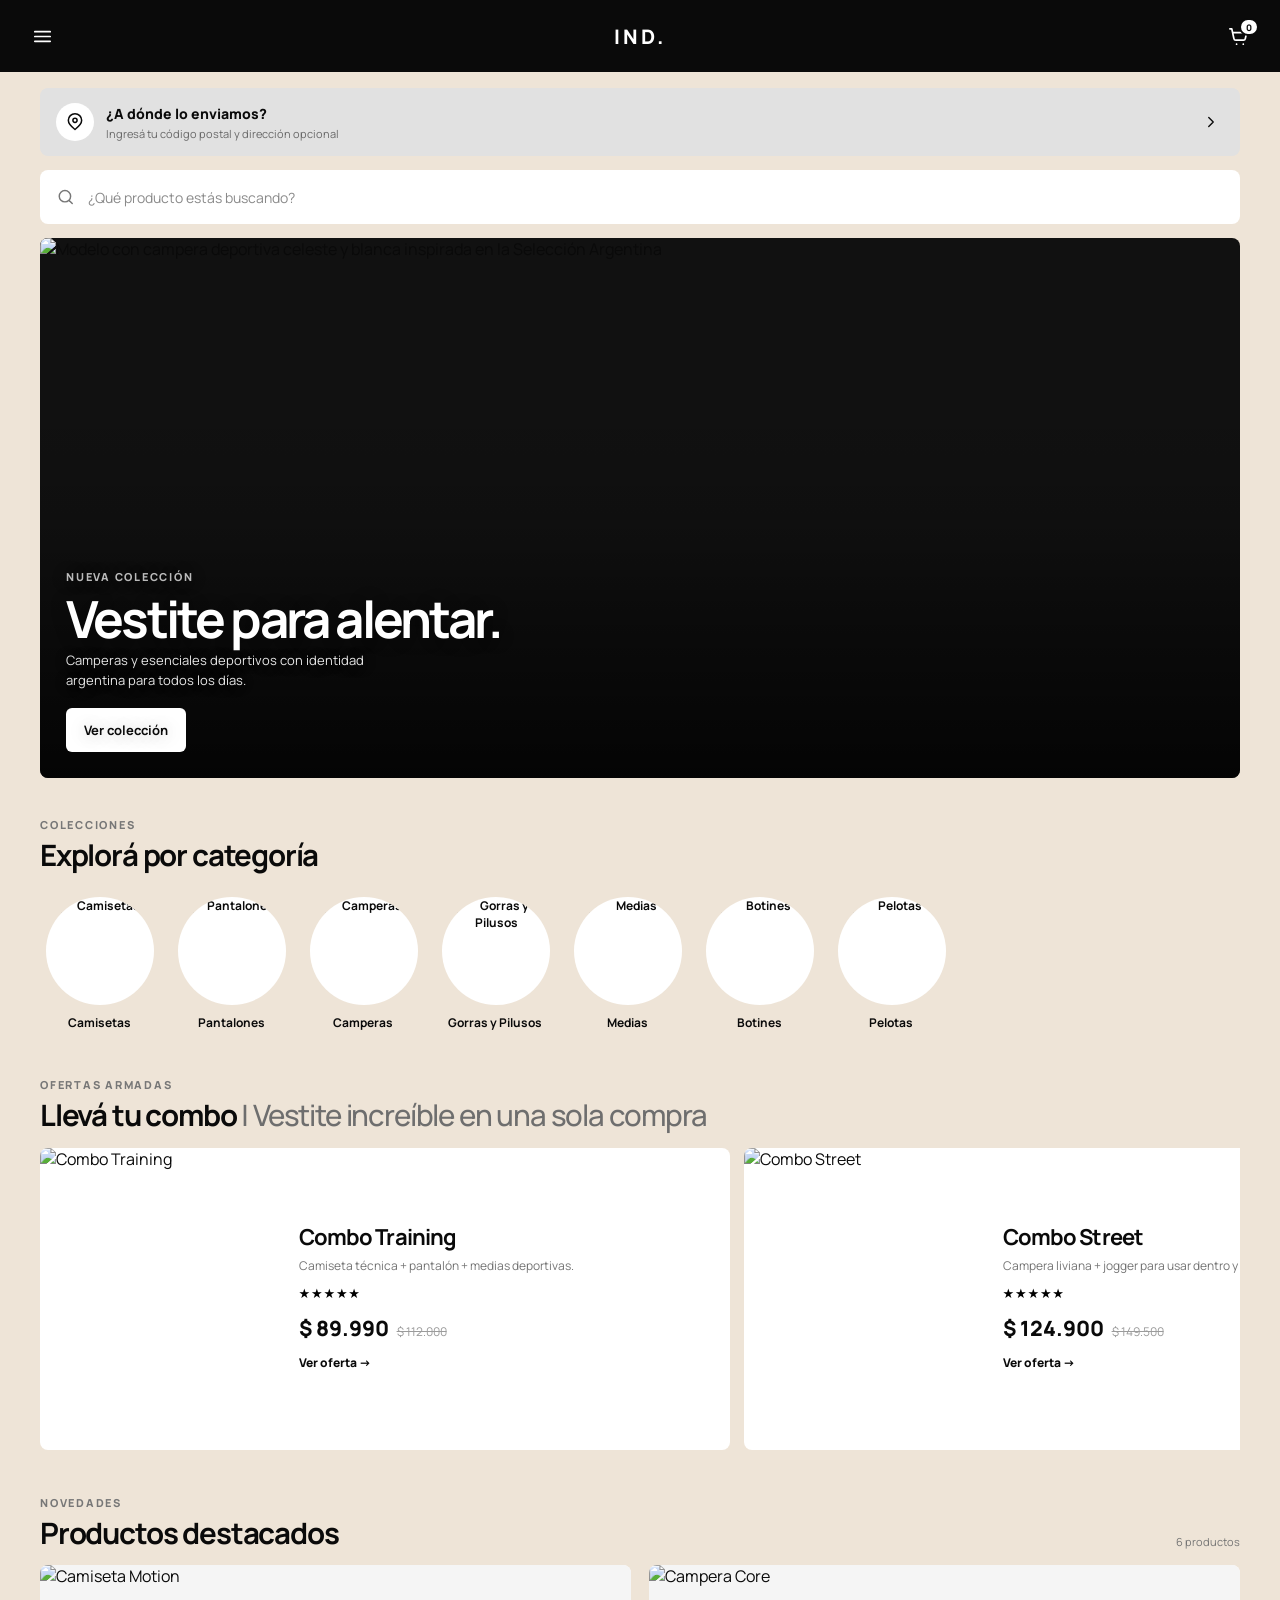
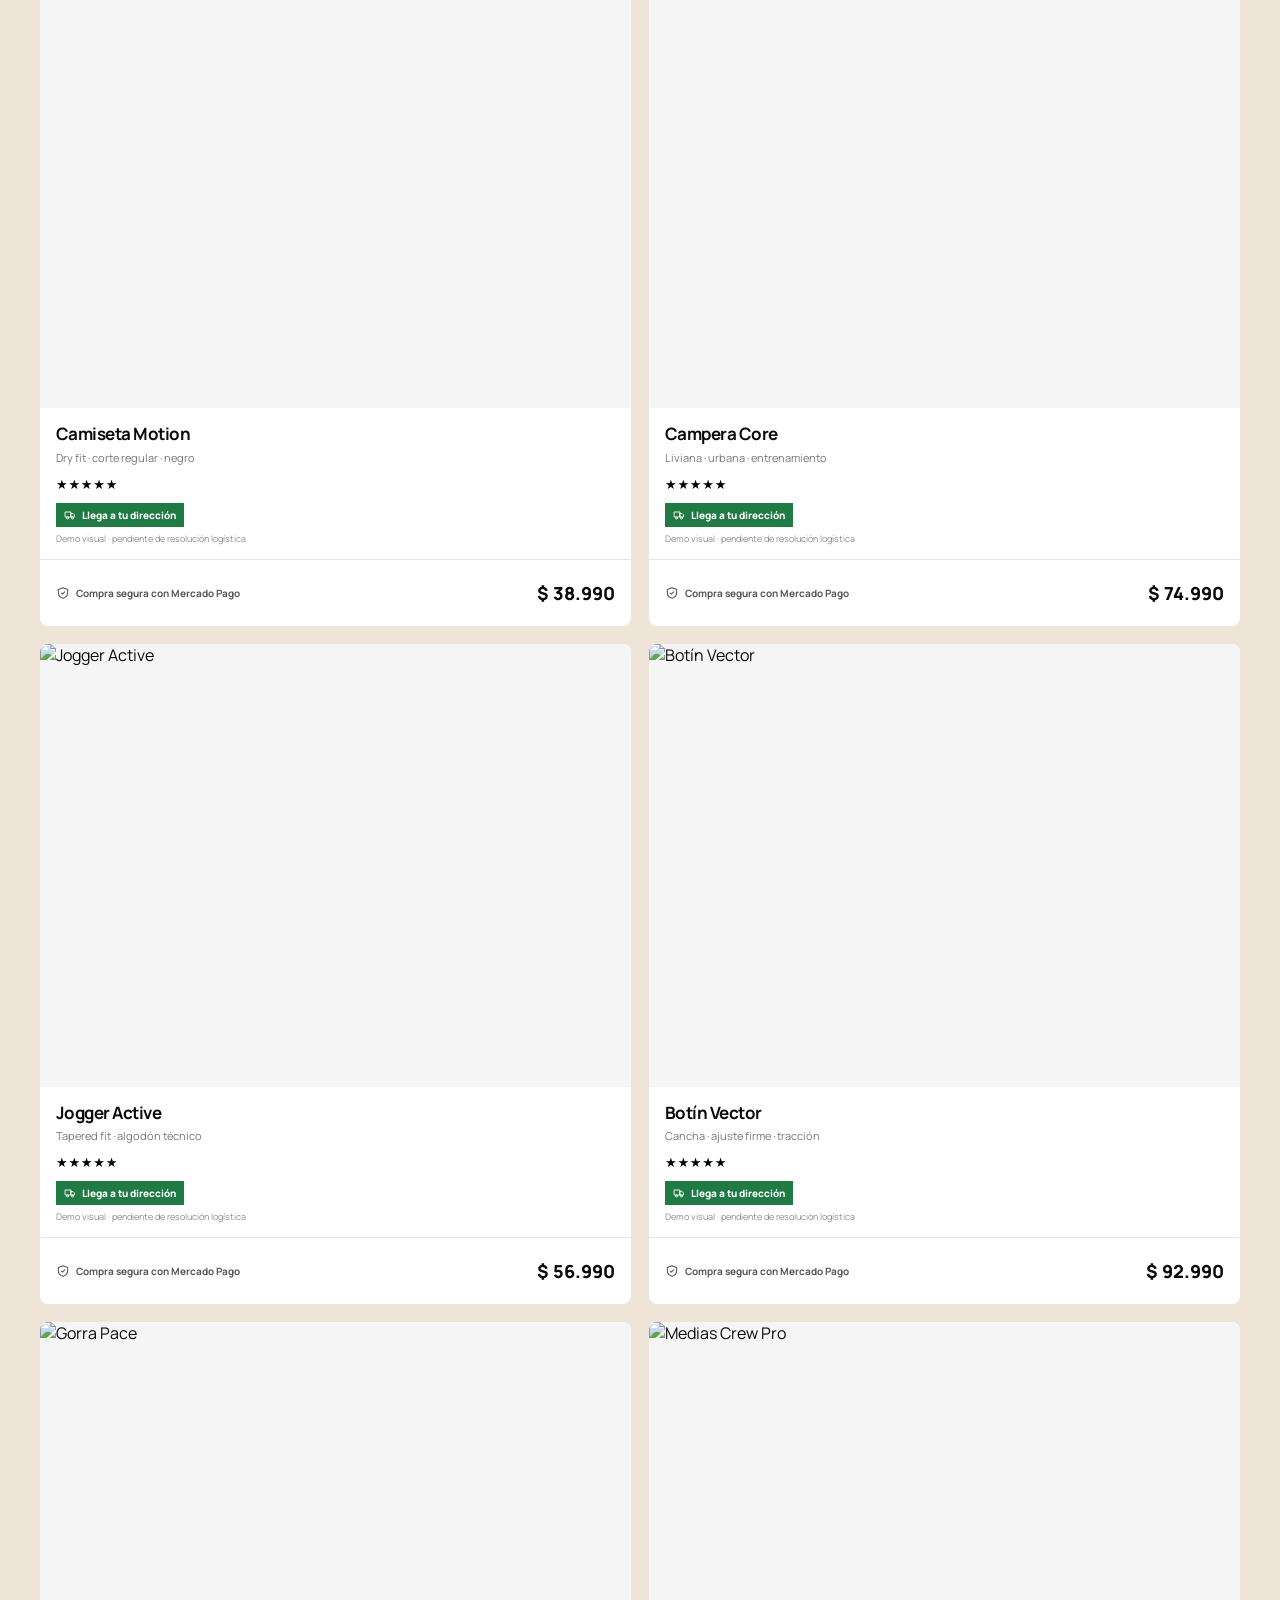
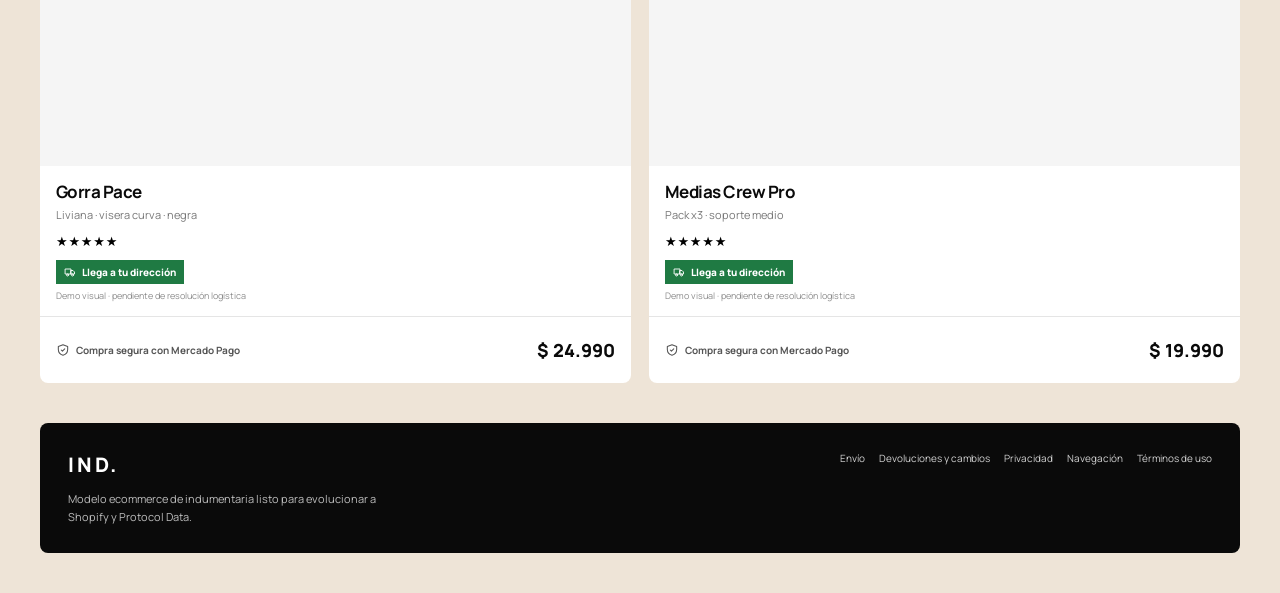
==== index.html @ ff0747f1 "chore: import exact Indumentary site sources, contracts, and assets (1 oversized PNG pending) Copied" ====
<!doctype html>
<html lang="es">
<head>
  <meta charset="utf-8" />
  <meta name="viewport" content="width=device-width, initial-scale=1" />
  <meta name="theme-color" content="#0a0a0a" />
  <title>Indumentary — Indumentaria deportiva</title>
  <meta name="description" content="Modelo ecommerce de indumentaria deportiva preparado para Shopify y Protocol Data." />
  <link rel="preconnect" href="https://fonts.googleapis.com" />
  <link rel="preconnect" href="https://fonts.gstatic.com" crossorigin />
  <link href="https://fonts.googleapis.com/css2?family=Manrope:wght@400;500;600;700;800&display=swap" rel="stylesheet" />
  <link rel="stylesheet" href="./css/base.css" />
  <link rel="stylesheet" href="./css/home.css" />
</head>
<body>
  <div class="site-shell">
    <header class="site-header">
      <button class="icon-button icon-button--inverse" id="menuToggle" type="button" aria-label="Abrir menú" aria-controls="siteMenu" aria-expanded="false">
        <svg viewBox="0 0 24 24" aria-hidden="true"><path d="M4 7h16M4 12h16M4 17h16" /></svg>
      </button>

      <a class="utility-logo" href="#top" aria-label="Ir al inicio">IND.</a>

      <button class="cart-button" id="cartButton" type="button" aria-label="Abrir carrito">
        <svg viewBox="0 0 24 24" aria-hidden="true"><path d="M3 4h2l2.2 10.2a2 2 0 0 0 2 1.6h7.9a2 2 0 0 0 2-1.6L20.5 8H6.1M10 20h.01M17 20h.01" /></svg>
        <span class="cart-count" id="cartCount">0</span>
      </button>
    </header>

    <div class="page-content" id="top">
      <button class="location-strip" id="locationTrigger" type="button" aria-haspopup="dialog">
        <span class="location-strip__icon" aria-hidden="true">
          <svg viewBox="0 0 24 24"><path d="M20 10c0 5-8 11-8 11S4 15 4 10a8 8 0 1 1 16 0Z" /><circle cx="12" cy="10" r="2.5" /></svg>
        </span>
        <span class="location-strip__copy">
          <strong id="locationPrimary">¿A dónde lo enviamos?</strong>
          <small id="locationSecondary">Ingresá tu código postal y dirección opcional</small>
        </span>
        <svg class="location-strip__chevron" viewBox="0 0 24 24" aria-hidden="true"><path d="m9 18 6-6-6-6" /></svg>
      </button>

      <main>
        <section class="search-block" aria-label="Buscar productos">
          <label class="sr-only" for="productSearch">Buscar productos</label>
          <div class="search-field">
            <svg viewBox="0 0 24 24" aria-hidden="true"><circle cx="11" cy="11" r="7" /><path d="m20 20-3.5-3.5" /></svg>
            <input id="productSearch" type="search" placeholder="¿Qué producto estás buscando?" autocomplete="off" />
          </div>
        </section>

        <section class="hero" aria-labelledby="heroTitle">
          <img src="https://assets.adidas.com/images/h_2000%2Cf_auto%2Cq_auto%2Cfl_lossy%2Cc_fill%2Cg_auto/5ef7c9c5bf244248a8b3ae483dedd1f3_9366/Casaca_deportiva_local_seleccion_argentina_2006_Blanco_JM1091_HM1.jpg" alt="Modelo con campera deportiva celeste y blanca inspirada en la Selección Argentina" />
          <div class="hero__panel">
            <span class="eyebrow">NUEVA COLECCIÓN</span>
            <h1 id="heroTitle">Vestite para alentar.</h1>
            <p>Camperas y esenciales deportivos con identidad argentina para todos los días.</p>
            <a class="button button--light" href="#productos">Ver colección</a>
          </div>
        </section>

        <section class="section section--categories" aria-labelledby="categoryTitle">
          <div class="section-heading">
            <div>
              <span class="eyebrow eyebrow--dark">COLECCIONES</span>
              <h2 id="categoryTitle">Explorá por categoría</h2>
            </div>
          </div>
          <div class="category-scroller" id="categoryList" aria-label="Categorías"></div>
        </section>

        <section class="section section--combos" aria-labelledby="comboTitle">
          <div class="section-heading">
            <div>
              <span class="eyebrow eyebrow--dark">OFERTAS ARMADAS</span>
              <h2 id="comboTitle">Llevá tu combo <span>| Vestite increíble en una sola compra</span></h2>
            </div>
          </div>
          <div class="combo-scroller" id="comboList" aria-label="Combos"></div>
        </section>

        <section class="section section--products" id="productos" aria-labelledby="productTitle">
          <div class="section-heading section-heading--products">
            <div>
              <span class="eyebrow eyebrow--dark">NOVEDADES</span>
              <h2 id="productTitle">Productos destacados</h2>
            </div>
            <span class="result-count" id="resultCount" aria-live="polite"></span>
          </div>
          <div class="product-grid" id="productGrid"></div>
          <div class="empty-state" id="emptyState" hidden>
            <strong>No encontramos productos.</strong>
            <span>Probá con otra búsqueda.</span>
          </div>
        </section>
      </main>

      <footer class="site-footer">
        <div class="site-footer__brand">
          <span class="utility-logo utility-logo--footer">IND.</span>
          <p>Modelo ecommerce de indumentaria listo para evolucionar a Shopify y Protocol Data.</p>
        </div>
        <nav class="site-footer__links" aria-label="Políticas">
          <button type="button" data-reserved="Política de envío">Envío</button>
          <button type="button" data-reserved="Devoluciones y cambios">Devoluciones y cambios</button>
          <button type="button" data-reserved="Privacidad y datos">Privacidad</button>
          <button type="button" data-reserved="Navegación y medición">Navegación</button>
          <button type="button" data-reserved="Términos de uso">Términos de uso</button>
        </nav>
      </footer>
    </div>
  </div>

  <div class="overlay" id="menuOverlay" hidden></div>
  <aside class="side-menu" id="siteMenu" aria-label="Menú principal" aria-hidden="true">
    <div class="side-menu__header">
      <span class="utility-logo utility-logo--dark">IND.</span>
      <button class="icon-button" id="menuClose" type="button" aria-label="Cerrar menú">
        <svg viewBox="0 0 24 24" aria-hidden="true"><path d="m6 6 12 12M18 6 6 18" /></svg>
      </button>
    </div>

    <nav class="menu-nav">
      <a class="menu-link" href="#top" data-close-menu>
        <span class="menu-icon"><svg viewBox="0 0 24 24"><path d="M3 11.5 12 4l9 7.5V21h-6v-6H9v6H3Z" /></svg></span>
        <span>INICIO</span>
      </a>

      <details class="menu-group">
        <summary class="menu-link">
          <span class="menu-icon"><svg viewBox="0 0 24 24"><path d="m4 8 8-4 8 4-8 4-8-4Z" /><path d="m4 12 8 4 8-4M4 16l8 4 8-4" /></svg></span>
          <span>COLECCIONES</span>
          <svg class="menu-chevron" viewBox="0 0 24 24"><path d="m9 6 6 6-6 6" /></svg>
        </summary>
        <div class="menu-subnav">
          <a href="#productos" data-category-link="Camisetas" data-close-menu>CAMISETAS</a>
          <a href="#productos" data-category-link="Camperas" data-close-menu>CAMPERAS</a>
          <a href="#productos" data-category-link="Pantalones" data-close-menu>PANTALONES</a>
          <a href="#productos" data-category-link="Medias" data-close-menu>MEDIAS</a>
          <a href="#productos" data-category-link="Botines" data-close-menu>BOTINES</a>
          <a href="#productos" data-category-link="Gorras y Pilusos" data-close-menu>GORRAS Y PILUSOS</a>
        </div>
      </details>

      <button class="menu-link" type="button" data-reserved="Cupones">
        <span class="menu-icon"><svg viewBox="0 0 24 24"><path d="M4 7a2 2 0 0 1 2-2h12a2 2 0 0 1 2 2v3a2.5 2.5 0 0 0 0 4v3a2 2 0 0 1-2 2H6a2 2 0 0 1-2-2v-3a2.5 2.5 0 0 0 0-4Z" /><path d="M12 7v10" /></svg></span>
        <span>CUPONES</span>
      </button>

      <a class="menu-link" href="#productos" data-close-menu>
        <span class="menu-icon"><svg viewBox="0 0 24 24"><path d="m12 3 2.3 4.7L19.5 9l-3.8 3.7.9 5.3-4.6-2.5L7.4 18l.9-5.3L4.5 9l5.2-1.3Z" /></svg></span>
        <span>NOVEDADES</span>
      </a>

      <div class="menu-divider"></div>

      <a class="menu-link" href="./tracking.html" data-close-menu>
        <span class="menu-icon"><svg viewBox="0 0 24 24"><path d="M3 6h11v10H3Z" /><path d="M14 9h4l3 3v4h-7ZM7 19a2 2 0 1 0 0-4 2 2 0 0 0 0 4ZM17 19a2 2 0 1 0 0-4 2 2 0 0 0 0 4Z" /></svg></span>
        <span>SABER DE MI ENVÍO</span>
      </a>

      <a class="menu-link" href="./soporte.html" data-close-menu>
        <span class="menu-icon"><svg viewBox="0 0 24 24"><path d="M4 5h16v11H8l-4 4Z" /></svg></span>
        <span>SOPORTE</span>
      </a>

      <div class="menu-divider"></div>

      <details class="menu-group">
        <summary class="menu-link">
          <span class="menu-icon"><svg viewBox="0 0 24 24"><path d="M6 3h9l3 3v15H6Z" /><path d="M14 3v4h4M9 11h6M9 15h6" /></svg></span>
          <span>POLÍTICAS</span>
          <svg class="menu-chevron" viewBox="0 0 24 24"><path d="m9 6 6 6-6 6" /></svg>
        </summary>
        <div class="menu-subnav">
          <button type="button" data-reserved="Política de envío">ENVÍO</button>
          <button type="button" data-reserved="Devolución o cambios">DEVOLUCIÓN O CAMBIOS</button>
          <button type="button" data-reserved="Navegación / medición">NAVEGACIÓN</button>
          <button type="button" data-reserved="Privacidad / datos">PRIVACIDAD / DATOS</button>
          <button type="button" data-reserved="Términos comerciales">TÉRMINOS COMERCIALES</button>
          <button type="button" data-reserved="Términos de uso">TÉRMINOS DE USO</button>
        </div>
      </details>
    </nav>
  </aside>

  <div class="modal-backdrop" id="locationModal" hidden>
    <section class="location-modal" role="dialog" aria-modal="true" aria-labelledby="locationTitle">
      <div class="modal-heading">
        <div>
          <span class="eyebrow eyebrow--dark">UBICACIÓN DE ENVÍO</span>
          <h2 id="locationTitle">¿A dónde lo enviamos?</h2>
        </div>
        <button class="icon-button" id="locationClose" type="button" aria-label="Cerrar">
          <svg viewBox="0 0 24 24"><path d="m6 6 12 12M18 6 6 18" /></svg>
        </button>
      </div>

      <form id="locationForm" novalidate>
        <label class="field-label" for="postalCode">Código postal</label>
        <input class="text-field" id="postalCode" name="postalCode" type="text" inputmode="text" autocomplete="postal-code" maxlength="8" placeholder="Ej. 1414 o C1414ABC" required />
        <small class="field-help">Preparado para autocompletado geográfico cuando se conecte la fuente autorizada.</small>

        <label class="field-label" for="streetAddress">Dirección <span>opcional</span></label>
        <input class="text-field" id="streetAddress" name="streetAddress" type="text" autocomplete="street-address" maxlength="120" placeholder="Calle y altura" />

        <p class="session-note">Esta ubicación se comparte con Home y Product Page durante la sesión. No representa por sí sola una tarifa o promesa logística.</p>

        <div class="modal-actions">
          <button class="button button--secondary" id="locationCancel" type="button">Cancelar</button>
          <button class="button button--dark" type="submit">Guardar ubicación</button>
        </div>
      </form>
    </section>
  </div>

  <div class="toast" id="toast" role="status" aria-live="polite"></div>

  <script type="module" src="./js/app.js?v=20261103-1400"></script>
</body>
</html>
---- css/base.css ----
:root {
  --font-family: "Manrope", system-ui, -apple-system, BlinkMacSystemFont, "Segoe UI", sans-serif;
  --page: #eee4d7;
  --surface: #ffffff;
  --ink: #0a0a0a;
  --muted: #6f6f6f;
  --line: #d6d6d6;
  --soft: #e2e2e2;
  --green: #1f7a43;
  --header-height: 72px;
  --radius: 8px;
  --content-max: 1240px;
}

* { box-sizing: border-box; }

html { scroll-behavior: smooth; background: var(--page); }

body {
  margin: 0;
  min-width: 320px;
  background: var(--page);
  color: var(--ink);
  font-family: var(--font-family);
  -webkit-font-smoothing: antialiased;
  text-rendering: optimizeLegibility;
}

body.no-scroll { overflow: hidden; }

button, input, textarea, select { font: inherit; }
button, a { -webkit-tap-highlight-color: transparent; }
button { color: inherit; }
a { color: inherit; text-decoration: none; }
img, svg { display: block; }
img { max-width: 100%; }
svg {
  width: 1em;
  height: 1em;
  fill: none;
  stroke: currentColor;
  stroke-width: 1.8;
  stroke-linecap: round;
  stroke-linejoin: round;
}

button { border: 0; }

.sr-only {
  position: absolute;
  width: 1px;
  height: 1px;
  padding: 0;
  margin: -1px;
  overflow: hidden;
  clip: rect(0, 0, 0, 0);
  white-space: nowrap;
  border: 0;
}

.site-shell { min-height: 100vh; }

.site-header {
  position: sticky;
  z-index: 80;
  top: 0;
  display: grid;
  height: var(--header-height);
  grid-template-columns: 48px 1fr 48px;
  align-items: center;
  gap: 12px;
  padding: 0 max(16px, calc((100vw - var(--content-max)) / 2));
  background: var(--ink);
  color: #fff;
}

.icon-button,
.cart-button {
  display: inline-grid;
  width: 44px;
  height: 44px;
  place-items: center;
  border-radius: 50%;
  background: transparent;
  cursor: pointer;
}

.icon-button svg,
.cart-button svg { width: 23px; height: 23px; }

.icon-button--inverse,
.cart-button { color: #fff; }

.utility-logo {
  justify-self: center;
  color: #fff;
  font-size: 20px;
  font-weight: 800;
  letter-spacing: .14em;
}

.utility-logo--dark { color: var(--ink); }
.utility-logo--footer { justify-self: start; color: #fff; }

.cart-button { position: relative; justify-self: end; }

.cart-count {
  position: absolute;
  top: 4px;
  right: 1px;
  display: grid;
  min-width: 18px;
  height: 18px;
  place-items: center;
  padding: 0 5px;
  border: 2px solid var(--ink);
  border-radius: 999px;
  background: #fff;
  color: var(--ink);
  font-size: 9px;
  font-weight: 800;
}

.page-content {
  width: min(100%, var(--content-max));
  margin: 0 auto;
  padding: 16px 20px 40px;
}

.button {
  display: inline-flex;
  min-height: 44px;
  align-items: center;
  justify-content: center;
  padding: 0 18px;
  border-radius: 6px;
  cursor: pointer;
  font-size: 13px;
  font-weight: 700;
}

.button--light { background: #fff; color: var(--ink); }
.button--dark { background: var(--ink); color: #fff; }
.button--secondary { background: var(--soft); color: var(--ink); }

.eyebrow {
  display: inline-block;
  color: rgba(255,255,255,.72);
  font-size: 11px;
  font-weight: 800;
  letter-spacing: .16em;
}

.eyebrow--dark { color: #777; }

.overlay,
.modal-backdrop {
  position: fixed;
  z-index: 100;
  inset: 0;
  background: rgba(0,0,0,.44);
}

.overlay[hidden],
.modal-backdrop[hidden] { display: none; }

.toast {
  position: fixed;
  z-index: 180;
  right: 18px;
  bottom: 18px;
  left: 18px;
  width: min(460px, calc(100% - 36px));
  margin: 0 auto;
  padding: 12px 16px;
  border-radius: 8px;
  background: var(--ink);
  color: #fff;
  font-size: 12px;
  font-weight: 600;
  text-align: center;
  opacity: 0;
  pointer-events: none;
  transform: translateY(8px);
  transition: opacity 160ms ease, transform 160ms ease;
}

.toast.is-visible {
  opacity: 1;
  transform: translateY(0);
}

/* Mobile merchandising rails are clipped only by the physical viewport.
   Initial/final alignment is supplied by the first/last item margins rather
   than internal rail padding, so cards can visually travel to the phone edge. */
@media (max-width: 720px) {
  :root { --header-height: 64px; }
  .site-header { padding: 0 12px; }
  .page-content { padding: 12px 12px 28px; }

  .category-scroller,
  .combo-scroller {
    width: calc(100% + 24px);
    margin-right: -12px;
    margin-left: -12px;
    padding-right: 0;
    padding-left: 0;
    scroll-padding-inline: 12px;
  }

  .category-scroller > :first-child,
  .combo-scroller > :first-child {
    margin-left: 12px;
  }

  .category-scroller > :last-child,
  .combo-scroller > :last-child {
    margin-right: 12px;
  }
}

@media (prefers-reduced-motion: reduce) {
  *, *::before, *::after {
    scroll-behavior: auto !important;
    animation-duration: .01ms !important;
    transition-duration: .01ms !important;
  }
}
---- css/home.css ----
.location-strip {
  display: grid;
  width: 100%;
  min-height: 68px;
  grid-template-columns: 38px minmax(0, 1fr) 22px;
  align-items: center;
  gap: 12px;
  padding: 12px 16px;
  border-radius: var(--radius);
  background: #e1e1e1;
  cursor: pointer;
  text-align: left;
}

.location-strip__icon {
  display: grid;
  width: 38px;
  height: 38px;
  place-items: center;
  border-radius: 50%;
  background: #fff;
}

.location-strip__icon svg { width: 20px; height: 20px; }
.location-strip__copy { min-width: 0; }
.location-strip__copy strong,
.location-strip__copy small { display: block; }
.location-strip__copy strong { font-size: 14px; font-weight: 800; }
.location-strip__copy small { margin-top: 3px; color: #686868; font-size: 11px; }
.location-strip__chevron { width: 18px; height: 18px; }

.search-block { margin-top: 14px; }

.search-field {
  display: flex;
  height: 54px;
  align-items: center;
  gap: 10px;
  padding: 0 16px;
  border-radius: var(--radius);
  background: #fff;
}

.search-field svg { width: 20px; height: 20px; color: #777; }
.search-field input {
  width: 100%;
  border: 0;
  outline: 0;
  background: transparent;
  color: var(--ink);
  font-size: 14px;
}
.search-field input::placeholder { color: #8a8a8a; }

.hero {
  position: relative;
  min-height: 360px;
  aspect-ratio: 16 / 7.2;
  margin-top: 14px;
  overflow: hidden;
  border-radius: var(--radius);
  background: #111;
}

.hero::after {
  content: "";
  position: absolute;
  z-index: 1;
  inset: 0;
  background: linear-gradient(
    180deg,
    rgba(0, 0, 0, 0) 30%,
    rgba(0, 0, 0, .12) 52%,
    rgba(0, 0, 0, .76) 100%
  );
  pointer-events: none;
}

.hero img {
  width: 100%;
  height: 100%;
  object-fit: cover;
  object-position: center 38%;
}

.hero__panel {
  position: absolute;
  z-index: 2;
  left: 26px;
  bottom: 26px;
  width: min(560px, calc(100% - 52px));
  padding: 0;
  border-radius: 0;
  background: transparent;
  color: #fff;
  text-shadow: 0 1px 18px rgba(0, 0, 0, .32);
}

.hero__panel h1 {
  margin: 7px 0 8px;
  font-size: clamp(32px, 4vw, 58px);
  line-height: .98;
  letter-spacing: -.055em;
}

.hero__panel p {
  max-width: 42ch;
  margin: 0 0 18px;
  color: rgba(255,255,255,.9);
  font-size: 13px;
  line-height: 1.5;
}

.section { margin-top: 34px; }
.section-heading {
  display: flex;
  align-items: end;
  justify-content: space-between;
  gap: 20px;
  margin-bottom: 16px;
}

.section-heading h2 {
  margin: 5px 0 0;
  font-size: clamp(22px, 2.3vw, 32px);
  line-height: 1.1;
  letter-spacing: -.04em;
}

.section-heading h2 span { color: #6e6e6e; font-weight: 500; }
.result-count { color: #757575; font-size: 11px; white-space: nowrap; }

.category-scroller,
.combo-scroller {
  display: flex;
  gap: 14px;
  overflow-x: auto;
  padding-bottom: 6px;
  scrollbar-width: thin;
  scroll-snap-type: x proximity;
}

.category-card {
  width: 118px;
  flex: 0 0 118px;
  scroll-snap-align: start;
  background: transparent;
  cursor: pointer;
  text-align: center;
}

.category-card__image {
  width: 108px;
  height: 108px;
  margin: 0 auto;
  overflow: hidden;
  border-radius: 50%;
  background: #fff;
}

.category-card__image img { width: 100%; height: 100%; object-fit: cover; }
.category-card span { display: block; margin-top: 9px; font-size: 12px; font-weight: 700; }

.combo-card {
  display: grid;
  width: min(690px, 82vw);
  min-width: min(690px, 82vw);
  aspect-ratio: 16 / 7;
  grid-template-columns: 34% 66%;
  overflow: hidden;
  border-radius: var(--radius);
  background: #fff;
  scroll-snap-align: start;
}

.combo-card__media { overflow: hidden; }
.combo-card__media img { width: 100%; height: 100%; object-fit: cover; }
.combo-card__content {
  display: flex;
  min-width: 0;
  flex-direction: column;
  justify-content: center;
  padding: 22px 24px;
}

.combo-card__content h3 { margin: 0; font-size: 22px; line-height: 1.08; letter-spacing: -.04em; }
.combo-card__content p { margin: 7px 0 10px; color: #747474; font-size: 12px; line-height: 1.45; }
.stars { color: #000; font-size: 13px; font-weight: 800; letter-spacing: .06em; }
.price-row { display: flex; align-items: baseline; gap: 8px; margin-top: 12px; }
.price-current { font-size: 21px; font-weight: 800; }
.price-old { color: #9b9b9b; font-size: 12px; text-decoration: line-through; }
.offer-link { margin-top: 12px; padding: 0; background: transparent; cursor: pointer; font-size: 12px; font-weight: 800; text-align: left; }

.product-grid {
  display: grid;
  grid-template-columns: repeat(2, minmax(0, 1fr));
  gap: 18px;
}

.product-card {
  min-width: 0;
  overflow: hidden;
  border-radius: var(--radius);
  background: #fff;
}

.product-card__media {
  aspect-ratio: 4 / 3;
  overflow: hidden;
  background: #f5f5f5;
}
.product-card__media img { width: 100%; height: 100%; object-fit: cover; }

.product-card__content { padding: 16px 16px 0; }
.product-card__content h3 { margin: 0; font-size: 17px; line-height: 1.2; letter-spacing: -.03em; }
.product-card__subtitle { margin: 5px 0 10px; color: #777; font-size: 11px; }
.delivery-badge {
  display: inline-flex;
  align-items: center;
  gap: 6px;
  margin-top: 10px;
  padding: 5px 8px;
  background: var(--green);
  color: #fff;
  font-size: 10px;
  font-weight: 800;
}
.delivery-badge svg { width: 12px; height: 12px; }
.delivery-demo-note { display: block; margin-top: 5px; color: #8c8c8c; font-size: 9px; }

.product-card__divider { height: 1px; margin: 14px -16px 0; background: #e5e5e5; }
.product-card__commerce {
  display: flex;
  min-height: 66px;
  align-items: center;
  justify-content: space-between;
  gap: 12px;
  padding: 12px 16px;
}
.trust-badge { display: inline-flex; align-items: center; gap: 6px; color: #555; font-size: 10px; font-weight: 700; }
.trust-badge svg { width: 14px; height: 14px; }
.product-card__price { flex: 0 0 auto; font-size: 18px; font-weight: 800; white-space: nowrap; }

.empty-state {
  padding: 38px 18px;
  border-radius: var(--radius);
  background: #fff;
  text-align: center;
}
.empty-state strong,
.empty-state span { display: block; }
.empty-state span { margin-top: 5px; color: #777; font-size: 12px; }

.site-footer {
  display: grid;
  grid-template-columns: minmax(0, 1fr) auto;
  gap: 28px;
  margin-top: 40px;
  padding: 28px;
  border-radius: var(--radius);
  background: var(--ink);
  color: #fff;
}
.site-footer__brand p { max-width: 48ch; margin: 12px 0 0; color: #bdbdbd; font-size: 11px; line-height: 1.6; }
.site-footer__links { display: flex; flex-wrap: wrap; align-content: start; justify-content: end; gap: 8px 14px; }
.site-footer__links button { padding: 0; background: transparent; color: #d2d2d2; cursor: pointer; font-size: 10px; }

.side-menu {
  position: fixed;
  z-index: 120;
  top: 0;
  bottom: 0;
  left: 0;
  width: min(380px, 88vw);
  padding: 18px;
  overflow-y: auto;
  background: #fff;
  transform: translateX(-102%);
  transition: transform 180ms ease;
}
.side-menu.is-open { transform: translateX(0); }
.side-menu__header { display: flex; align-items: center; justify-content: space-between; padding: 2px 2px 18px; }
.side-menu__header .utility-logo { justify-self: start; }

.menu-nav { display: grid; gap: 3px; }
.menu-link {
  display: grid;
  width: 100%;
  min-height: 48px;
  grid-template-columns: 24px minmax(0, 1fr) auto;
  align-items: center;
  gap: 10px;
  padding: 0 8px;
  background: transparent;
  cursor: pointer;
  font-size: 12px;
  font-weight: 800;
  text-align: left;
}
.menu-icon { display: grid; place-items: center; }
.menu-icon svg { width: 19px; height: 19px; }
.menu-chevron { width: 16px; height: 16px; transition: transform 150ms ease; }
.menu-group[open] .menu-chevron { transform: rotate(90deg); }
.menu-group summary { list-style: none; }
.menu-group summary::-webkit-details-marker { display: none; }
.menu-subnav { display: grid; gap: 1px; padding: 0 0 8px 42px; }
.menu-subnav a,
.menu-subnav button {
  min-height: 34px;
  padding: 0;
  background: transparent;
  color: #666;
  cursor: pointer;
  font-size: 10px;
  font-weight: 700;
  text-align: left;
}
.menu-divider { height: 1px; margin: 10px 8px; background: #e8e8e8; }

.modal-backdrop {
  z-index: 140;
  display: flex;
  align-items: center;
  justify-content: center;
  padding: 18px;
}
.location-modal {
  width: min(520px, 100%);
  padding: 22px;
  border-radius: 12px;
  background: #fff;
}
.modal-heading { display: flex; align-items: start; justify-content: space-between; gap: 16px; margin-bottom: 18px; }
.modal-heading h2 { margin: 5px 0 0; font-size: 24px; letter-spacing: -.04em; }
.field-label { display: flex; justify-content: space-between; margin: 14px 0 7px; font-size: 11px; font-weight: 800; }
.field-label span { color: #8a8a8a; font-weight: 500; }
.text-field {
  width: 100%;
  height: 48px;
  padding: 0 13px;
  border: 1px solid #d7d7d7;
  border-radius: 6px;
  outline: 0;
  background: #fff;
}
.text-field:focus { border-color: #111; }
.field-help { display: block; margin-top: 6px; color: #8a8a8a; font-size: 9px; line-height: 1.4; }
.session-note { margin: 16px 0 0; padding: 11px 12px; border-radius: 6px; background: #f0f0f0; color: #666; font-size: 10px; line-height: 1.45; }
.modal-actions { display: flex; gap: 10px; justify-content: end; margin-top: 20px; }

@media (max-width: 720px) {
  .hero { min-height: 0; aspect-ratio: 4 / 5; }
  .hero img { object-position: center 26%; }
  .hero__panel { right: 16px; bottom: 18px; left: 16px; width: auto; padding: 0; }
  .hero__panel h1 { font-size: 36px; }
  .section { margin-top: 28px; }
  .section-heading { align-items: start; }
  .section-heading h2 { font-size: 22px; }
  .section-heading h2 span { display: block; margin-top: 4px; font-size: 15px; }
  .category-card { width: 92px; flex-basis: 92px; }
  .category-card__image { width: 82px; height: 82px; }
  .category-card span { font-size: 10px; }
  .combo-card { width: 88vw; min-width: 88vw; aspect-ratio: auto; min-height: 176px; grid-template-columns: 35% 65%; }
  .combo-card__content { padding: 14px; }
  .combo-card__content h3 { font-size: 16px; }
  .combo-card__content p { font-size: 10px; }
  .price-current { font-size: 17px; }
  .product-grid { gap: 12px; }
  .product-card__content { padding: 12px 12px 0; }
  .product-card__content h3 { font-size: 14px; }
  .product-card__subtitle { min-height: 30px; font-size: 9px; }
  .product-card__divider { margin-right: -12px; margin-left: -12px; }
  .product-card__commerce { min-height: 76px; flex-direction: column; align-items: start; gap: 6px; padding: 10px 12px 12px; }
  .product-card__price { align-self: end; margin-top: -22px; font-size: 15px; }
  .trust-badge { max-width: 72%; font-size: 8px; }
  .delivery-badge { font-size: 8px; }
  .delivery-demo-note { font-size: 8px; }
  .site-footer { grid-template-columns: 1fr; padding: 22px; }
  .site-footer__links { justify-content: start; }
  .modal-backdrop { align-items: end; padding: 0; }
  .location-modal { border-radius: 18px 18px 0 0; padding: 20px 16px calc(20px + env(safe-area-inset-bottom)); }
}

@media (max-width: 420px) {
  .product-grid { gap: 10px; }
  .product-card__media { aspect-ratio: 1 / 1; }
  .product-card__content h3 { font-size: 13px; }
}
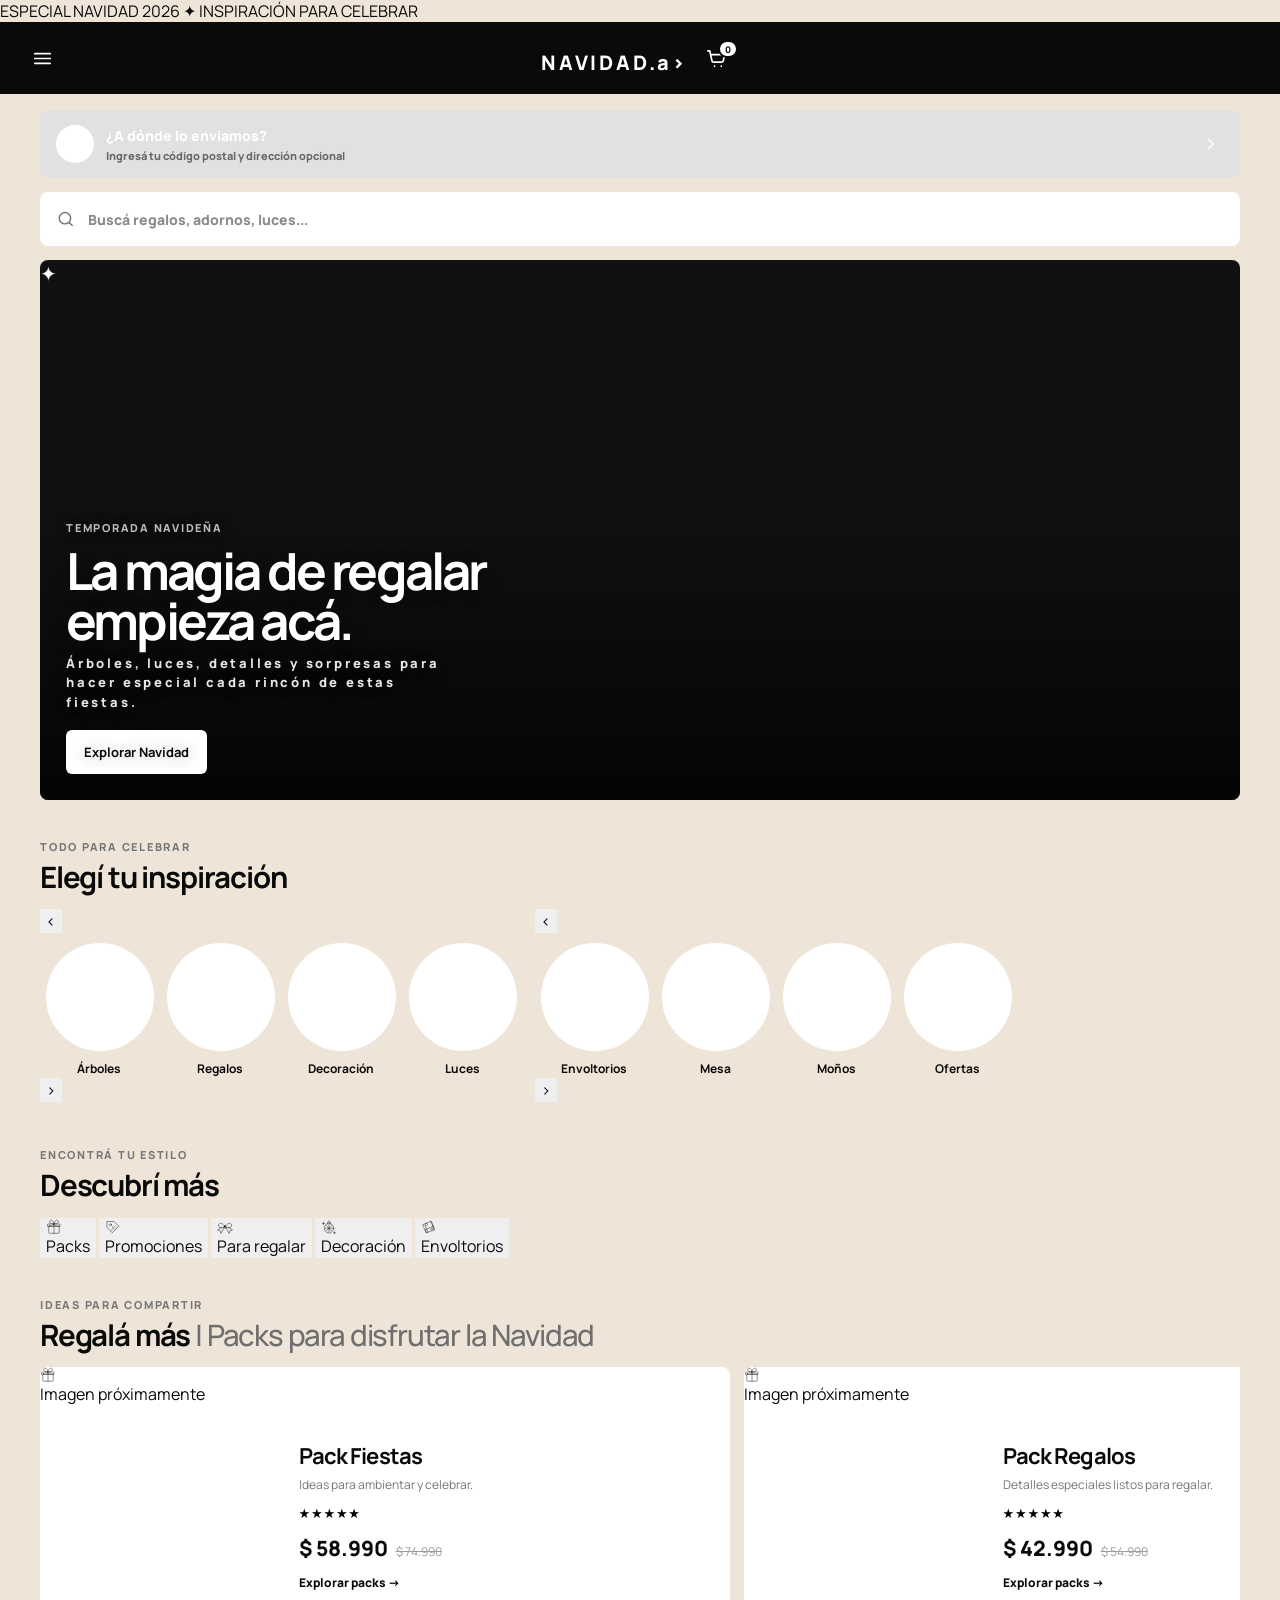
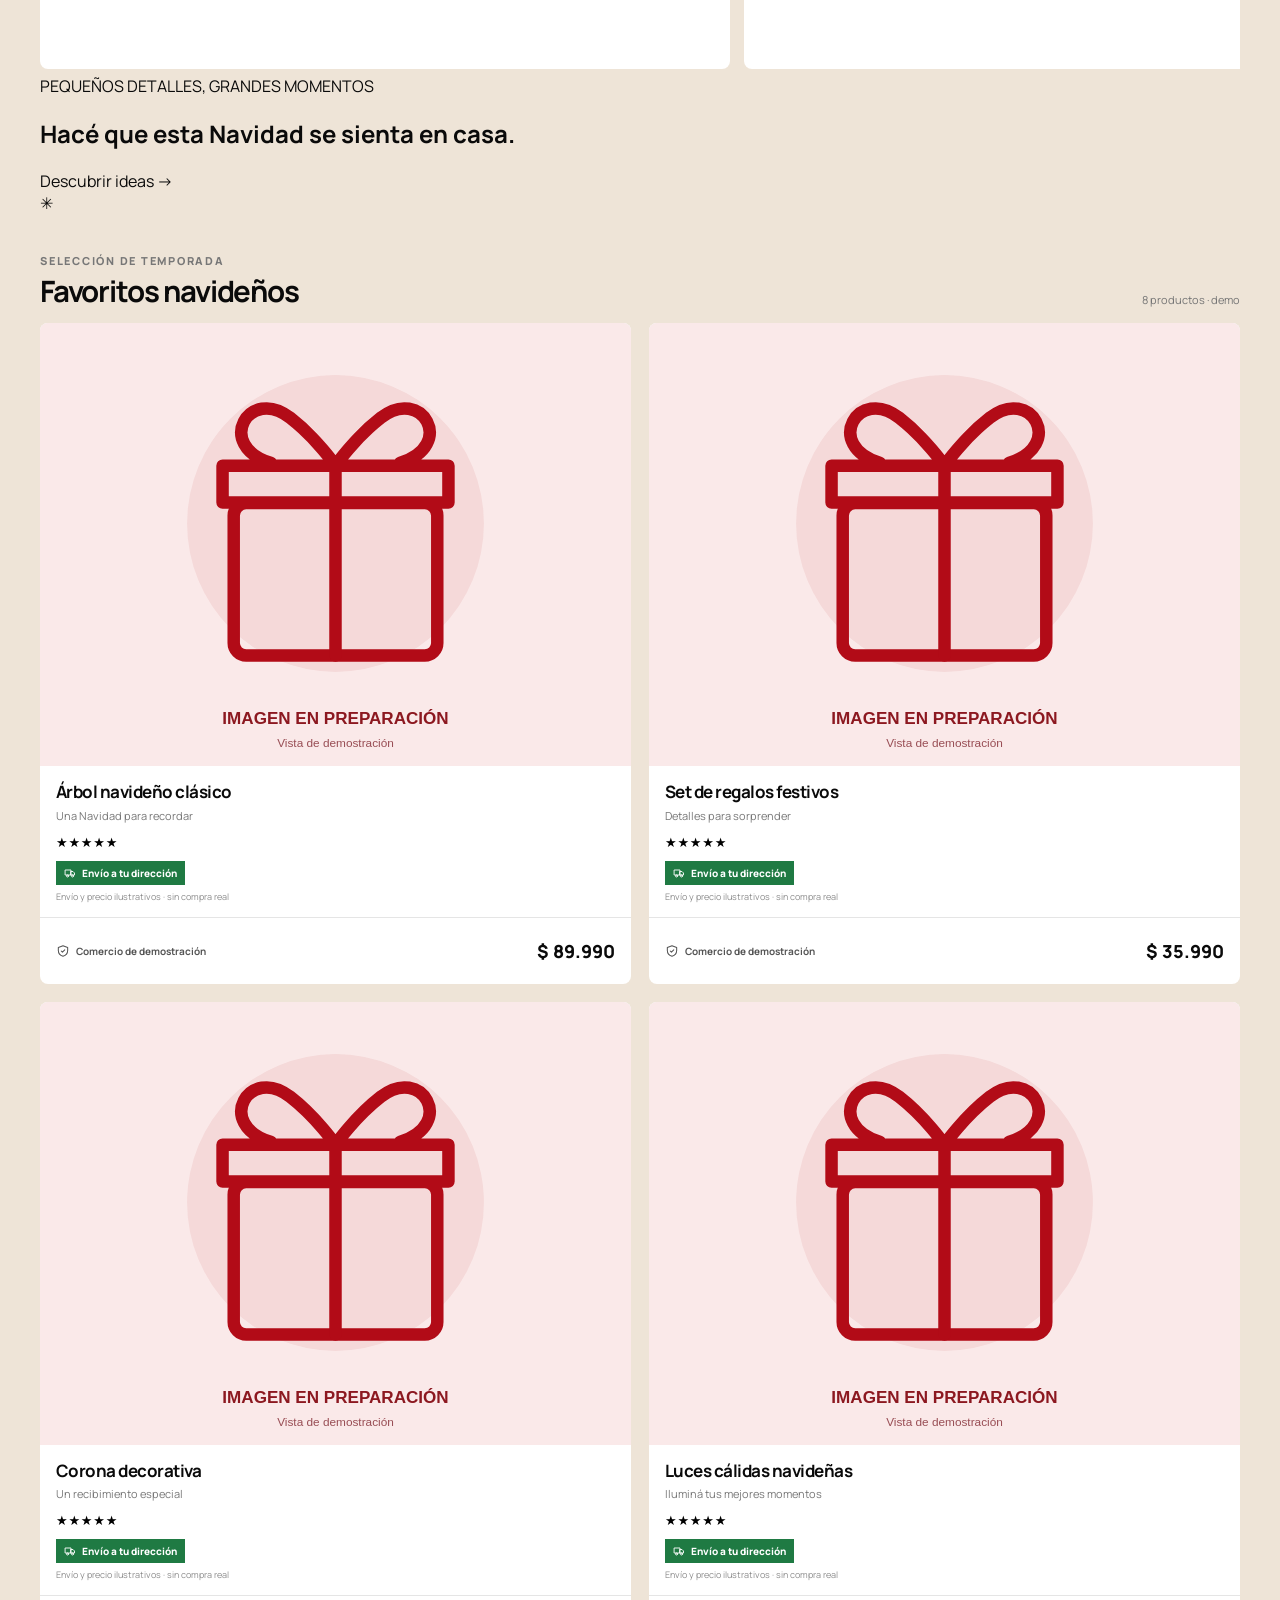
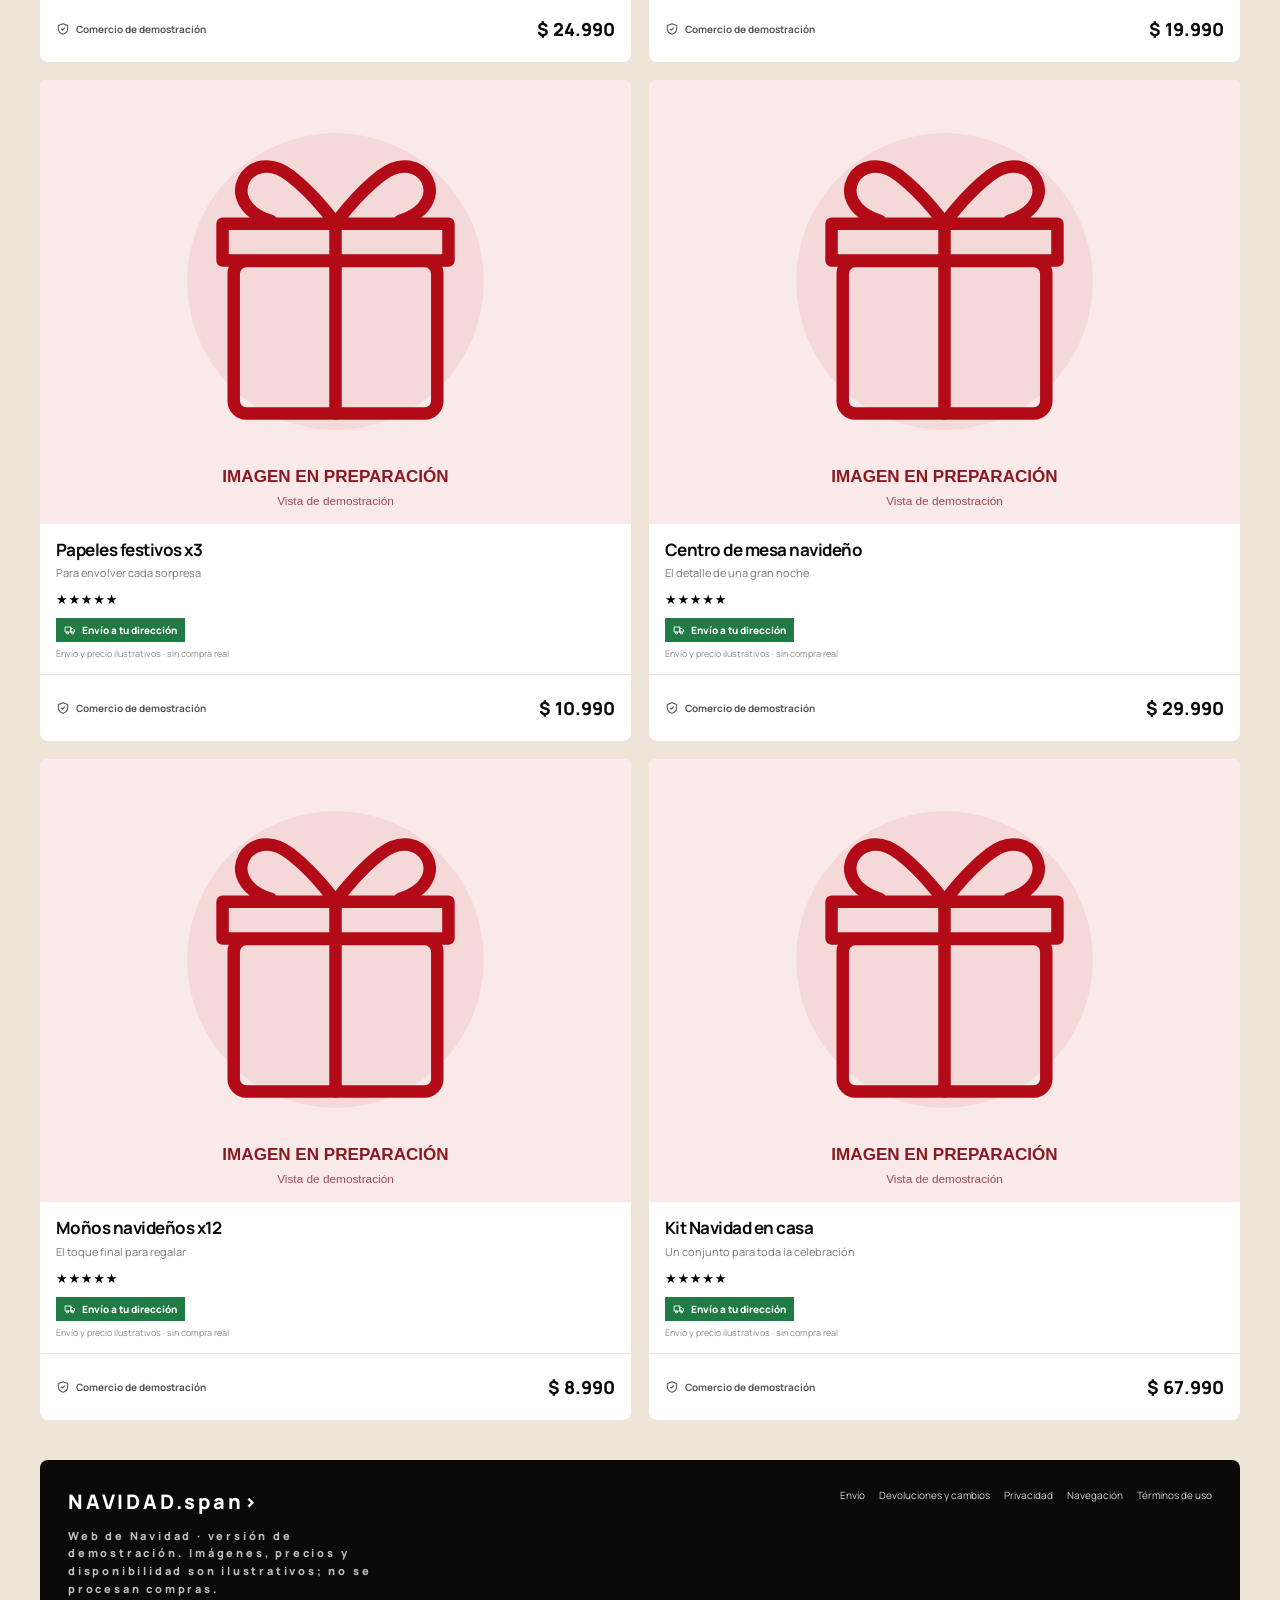
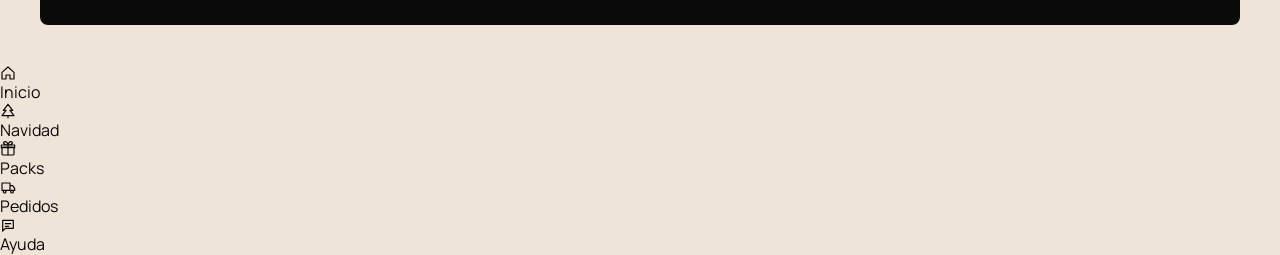
==== commit f77ed3b9: "feat(navidad): transform Home into seasonal storefront with approved navigation" ====
--- a/index.html
+++ b/index.html
@@ -1,25 +1,27 @@
 <!doctype html>
-<html lang="es">
+<html lang="es" class="christmas-site">
 <head>
   <meta charset="utf-8" />
   <meta name="viewport" content="width=device-width, initial-scale=1" />
-  <meta name="theme-color" content="#0a0a0a" />
-  <title>Indumentary — Indumentaria deportiva</title>
-  <meta name="description" content="Modelo ecommerce de indumentaria deportiva preparado para Shopify y Protocol Data." />
+  <meta name="theme-color" content="#B20B17" />
+  <title>Web de Navidad · Regalos y decoración</title>
+  <meta name="description" content="Inspiración navideña, regalos, decoración y detalles para celebrar. Catálogo de demostración, sin ventas activas." />
   <link rel="preconnect" href="https://fonts.googleapis.com" />
   <link rel="preconnect" href="https://fonts.gstatic.com" crossorigin />
   <link href="https://fonts.googleapis.com/css2?family=Manrope:wght@400;500;600;700;800&display=swap" rel="stylesheet" />
   <link rel="stylesheet" href="./css/base.css" />
   <link rel="stylesheet" href="./css/home.css" />
+  <link rel="stylesheet" href="./css/navidad-home.css?v=20261103-01" />
 </head>
-<body>
+<body class="christmas-home">
   <div class="site-shell">
+    <div class="holiday-announcement">ESPECIAL NAVIDAD 2026 <span aria-hidden="true">✦</span> INSPIRACIÓN PARA CELEBRAR</div>
     <header class="site-header">
       <button class="icon-button icon-button--inverse" id="menuToggle" type="button" aria-label="Abrir menú" aria-controls="siteMenu" aria-expanded="false">
         <svg viewBox="0 0 24 24" aria-hidden="true"><path d="M4 7h16M4 12h16M4 17h16" /></svg>
       </button>
 
-      <a class="utility-logo" href="#top" aria-label="Ir al inicio">IND.</a>
+      <a class="utility-logo" href="#top" aria-label="Ir al inicio">NAVIDAD.a>
 
       <button class="cart-button" id="cartButton" type="button" aria-label="Abrir carrito">
         <svg viewBox="0 0 24 24" aria-hidden="true"><path d="M3 4h2l2.2 10.2a2 2 0 0 0 2 1.6h7.9a2 2 0 0 0 2-1.6L20.5 8H6.1M10 20h.01M17 20h.01" /></svg>
@@ -44,45 +46,63 @@
           <label class="sr-only" for="productSearch">Buscar productos</label>
           <div class="search-field">
             <svg viewBox="0 0 24 24" aria-hidden="true"><circle cx="11" cy="11" r="7" /><path d="m20 20-3.5-3.5" /></svg>
-            <input id="productSearch" type="search" placeholder="¿Qué producto estás buscando?" autocomplete="off" />
-          </div>
-        </section>
-
-        <section class="hero" aria-labelledby="heroTitle">
-          <img src="https://assets.adidas.com/images/h_2000%2Cf_auto%2Cq_auto%2Cfl_lossy%2Cc_fill%2Cg_auto/5ef7c9c5bf244248a8b3ae483dedd1f3_9366/Casaca_deportiva_local_seleccion_argentina_2006_Blanco_JM1091_HM1.jpg" alt="Modelo con campera deportiva celeste y blanca inspirada en la Selección Argentina" />
+            <input id="productSearch" type="search" placeholder="Buscá regalos, adornos, luces..." autocomplete="off" />
+          </div>
+        </section>
+
+<section class="hero christmas-hero" aria-labelledby="heroTitle">
+          <div class="christmas-hero__spark" aria-hidden="true">✦</div>
           <div class="hero__panel">
-            <span class="eyebrow">NUEVA COLECCIÓN</span>
-            <h1 id="heroTitle">Vestite para alentar.</h1>
-            <p>Camperas y esenciales deportivos con identidad argentina para todos los días.</p>
-            <a class="button button--light" href="#productos">Ver colección</a>
-          </div>
-        </section>
-
-        <section class="section section--categories" aria-labelledby="categoryTitle">
+            <span class="eyebrow">TEMPORADA NAVIDEÑA</span>
+            <h1 id="heroTitle">La magia de regalar empieza acá.</h1>
+            <p>Árboles, luces, detalles y sorpresas para hacer especial cada rincón de estas fiestas.</p>
+            <a class="button button--light" href="#categorias">Explorar Navidad</a>
+          </div>
+          <span class="christmas-hero__ornament christmas-hero__ornament--one" aria-hidden="true"></span>
+          <span class="christmas-hero__ornament christmas-hero__ornament--two" aria-hidden="true"></span>
+        </section>
+
+                <section class="section section--categories" id="categorias" aria-labelledby="categoryTitle">
           <div class="section-heading">
             <div>
-              <span class="eyebrow eyebrow--dark">COLECCIONES</span>
-              <h2 id="categoryTitle">Explorá por categoría</h2>
+              <span class="eyebrow eyebrow--dark">TODO PARA CELEBRAR</span>
+              <h2 id="categoryTitle">Elegí tu inspiración</h2>
             </div>
           </div>
-          <div class="category-scroller" id="categoryList" aria-label="Categorías"></div>
-        </section>
-
-        <section class="section section--combos" aria-labelledby="comboTitle">
+          <div class="category-scroller category-two-rails" id="categoryList" aria-label="Dos filas desplazables de categorías navideñas"></div>
+        </section>
+
+<section class="section section--filters" aria-labelledby="filtersTitle">
+          <div class="section-heading">
+            <div><span class="eyebrow eyebrow--dark">ENCONTRÁ TU ESTILO</span><h2 id="filtersTitle">Descubrí más</h2></div>
+          </div>
+          <div class="filter-scroller" id="filterList" role="group" aria-label="Filtros rápidos de productos"></div>
+        </section>
+
+        <section class="section section--combos" id="packs" aria-labelledby="comboTitle">
           <div class="section-heading">
             <div>
-              <span class="eyebrow eyebrow--dark">OFERTAS ARMADAS</span>
-              <h2 id="comboTitle">Llevá tu combo <span>| Vestite increíble en una sola compra</span></h2>
+              <span class="eyebrow eyebrow--dark">IDEAS PARA COMPARTIR</span>
+              <h2 id="comboTitle">Regalá más <span>| Packs para disfrutar la Navidad</span></h2>
             </div>
           </div>
           <div class="combo-scroller" id="comboList" aria-label="Combos"></div>
+        </section>
+
+<section class="christmas-middle-banner" aria-label="Inspiración para una Navidad especial">
+          <div class="christmas-middle-banner__content">
+            <span>PEQUEÑOS DETALLES, GRANDES MOMENTOS</span>
+            <h2>Hacé que esta Navidad se sienta en casa.</h2>
+            <a href="#productos">Descubrir ideas <span aria-hidden="true">→</span></a>
+          </div>
+          <span class="christmas-middle-banner__star" aria-hidden="true">✳</span>
         </section>
 
         <section class="section section--products" id="productos" aria-labelledby="productTitle">
           <div class="section-heading section-heading--products">
             <div>
-              <span class="eyebrow eyebrow--dark">NOVEDADES</span>
-              <h2 id="productTitle">Productos destacados</h2>
+              <span class="eyebrow eyebrow--dark">SELECCIÓN DE TEMPORADA</span>
+              <h2 id="productTitle">Favoritos navideños</h2>
             </div>
             <span class="result-count" id="resultCount" aria-live="polite"></span>
           </div>
@@ -96,8 +116,8 @@
 
       <footer class="site-footer">
         <div class="site-footer__brand">
-          <span class="utility-logo utility-logo--footer">IND.</span>
-          <p>Modelo ecommerce de indumentaria listo para evolucionar a Shopify y Protocol Data.</p>
+          <span class="utility-logo utility-logo--footer">NAVIDAD.span>
+          <p>Web de Navidad · versión de demostración. Imágenes, precios y disponibilidad son ilustrativos; no se procesan compras.</p>
         </div>
         <nav class="site-footer__links" aria-label="Políticas">
           <button type="button" data-reserved="Política de envío">Envío</button>
@@ -110,10 +130,18 @@
     </div>
   </div>
 
+<nav class="holiday-bottom-nav" aria-label="Navegación navideña móvil">
+    <a class="is-current" href="#top" aria-current="page"><svg viewBox="0 0 24 24" aria-hidden="true"><path d="m3 11 9-8 9 8v10h-6v-6H9v6H3z"/></svg><span>Inicio</span></a>
+    <a href="#categorias"><svg viewBox="0 0 24 24" aria-hidden="true"><path d="m12 2-7 9h4l-6 8h18l-6-8h4zM12 19v3"/></svg><span>Navidad</span></a>
+    <a href="#packs"><svg viewBox="0 0 24 24" aria-hidden="true"><rect x="3" y="9" width="18" height="12" rx="2"/><path d="M2 6h20v4H2zM12 6v15M12 6C4 6 4 1 8 1c2 0 4 3 4 5Zm0 0c8 0 8-5 4-5-2 0-4 3-4 5Z"/></svg><span>Packs</span></a>
+    <a href="./tracking.html"><svg viewBox="0 0 24 24" aria-hidden="true"><path d="M3 6h12v11H3zM15 10h4l3 4v3h-7M7 21a2 2 0 1 1 0-4 2 2 0 0 1 0 4ZM18 21a2 2 0 1 1 0-4 2 2 0 0 1 0 4Z"/></svg><span>Pedidos</span></a>
+    <a href="./soporte.html"><svg viewBox="0 0 24 24" aria-hidden="true"><path d="M4 5h16v12H8l-4 4zM8 10h8M8 14h5"/></svg><span>Ayuda</span></a>
+  </nav>
+
   <div class="overlay" id="menuOverlay" hidden></div>
   <aside class="side-menu" id="siteMenu" aria-label="Menú principal" aria-hidden="true">
     <div class="side-menu__header">
-      <span class="utility-logo utility-logo--dark">IND.</span>
+      <span class="utility-logo utility-logo--dark">NAVIDAD.span>
       <button class="icon-button" id="menuClose" type="button" aria-label="Cerrar menú">
         <svg viewBox="0 0 24 24" aria-hidden="true"><path d="m6 6 12 12M18 6 6 18" /></svg>
       </button>
@@ -132,18 +160,20 @@
           <svg class="menu-chevron" viewBox="0 0 24 24"><path d="m9 6 6 6-6 6" /></svg>
         </summary>
         <div class="menu-subnav">
-          <a href="#productos" data-category-link="Camisetas" data-close-menu>CAMISETAS</a>
-          <a href="#productos" data-category-link="Camperas" data-close-menu>CAMPERAS</a>
-          <a href="#productos" data-category-link="Pantalones" data-close-menu>PANTALONES</a>
-          <a href="#productos" data-category-link="Medias" data-close-menu>MEDIAS</a>
-          <a href="#productos" data-category-link="Botines" data-close-menu>BOTINES</a>
-          <a href="#productos" data-category-link="Gorras y Pilusos" data-close-menu>GORRAS Y PILUSOS</a>
+          <a href="#productos" data-category-link="Árboles" data-close-menu>ÁRBOLES</a>
+          <a href="#productos" data-category-link="Regalos" data-close-menu>REGALOS</a>
+          <a href="#productos" data-category-link="Decoración" data-close-menu>DECORACIÓN</a>
+          <a href="#productos" data-category-link="Luces" data-close-menu>LUCES</a>
+          <a href="#productos" data-category-link="Envoltorios" data-close-menu>ENVOLTORIOS</a>
+          <a href="#productos" data-category-link="Mesa" data-close-menu>MESA</a>
+          <a href="#productos" data-category-link="Moños" data-close-menu>MOÑOS</a>
+          <a href="#productos" data-category-link="Ofertas" data-close-menu>OFERTAS</a>
         </div>
       </details>
 
       <button class="menu-link" type="button" data-reserved="Cupones">
         <span class="menu-icon"><svg viewBox="0 0 24 24"><path d="M4 7a2 2 0 0 1 2-2h12a2 2 0 0 1 2 2v3a2.5 2.5 0 0 0 0 4v3a2 2 0 0 1-2 2H6a2 2 0 0 1-2-2v-3a2.5 2.5 0 0 0 0-4Z" /><path d="M12 7v10" /></svg></span>
-        <span>CUPONES</span>
+        <span>PROMOCIONES</span>
       </button>
 
       <a class="menu-link" href="#productos" data-close-menu>
@@ -215,6 +245,6 @@
 
   <div class="toast" id="toast" role="status" aria-live="polite"></div>
 
-  <script type="module" src="./js/app.js?v=20261103-1400"></script>
+  <script type="module" src="./js/app.js?v=20261103-navidad-01"></script>
 </body>
 </html>
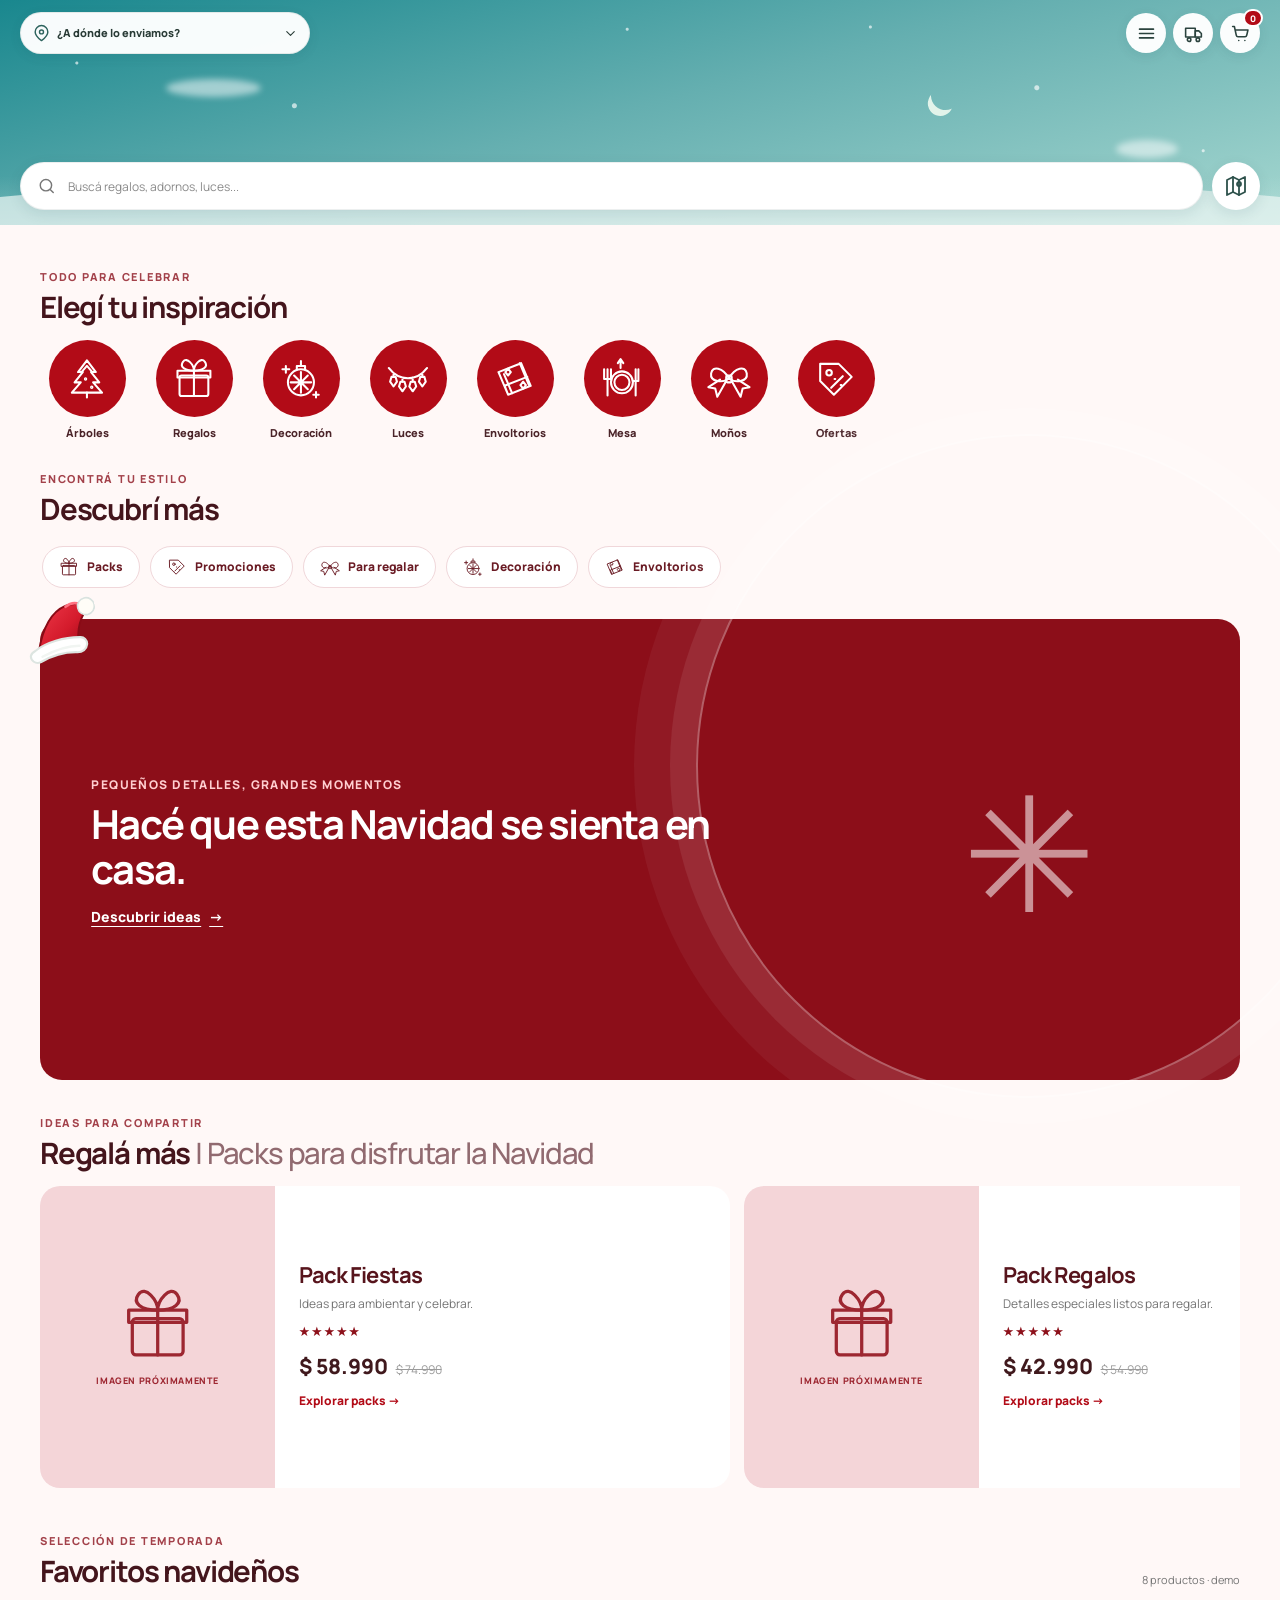
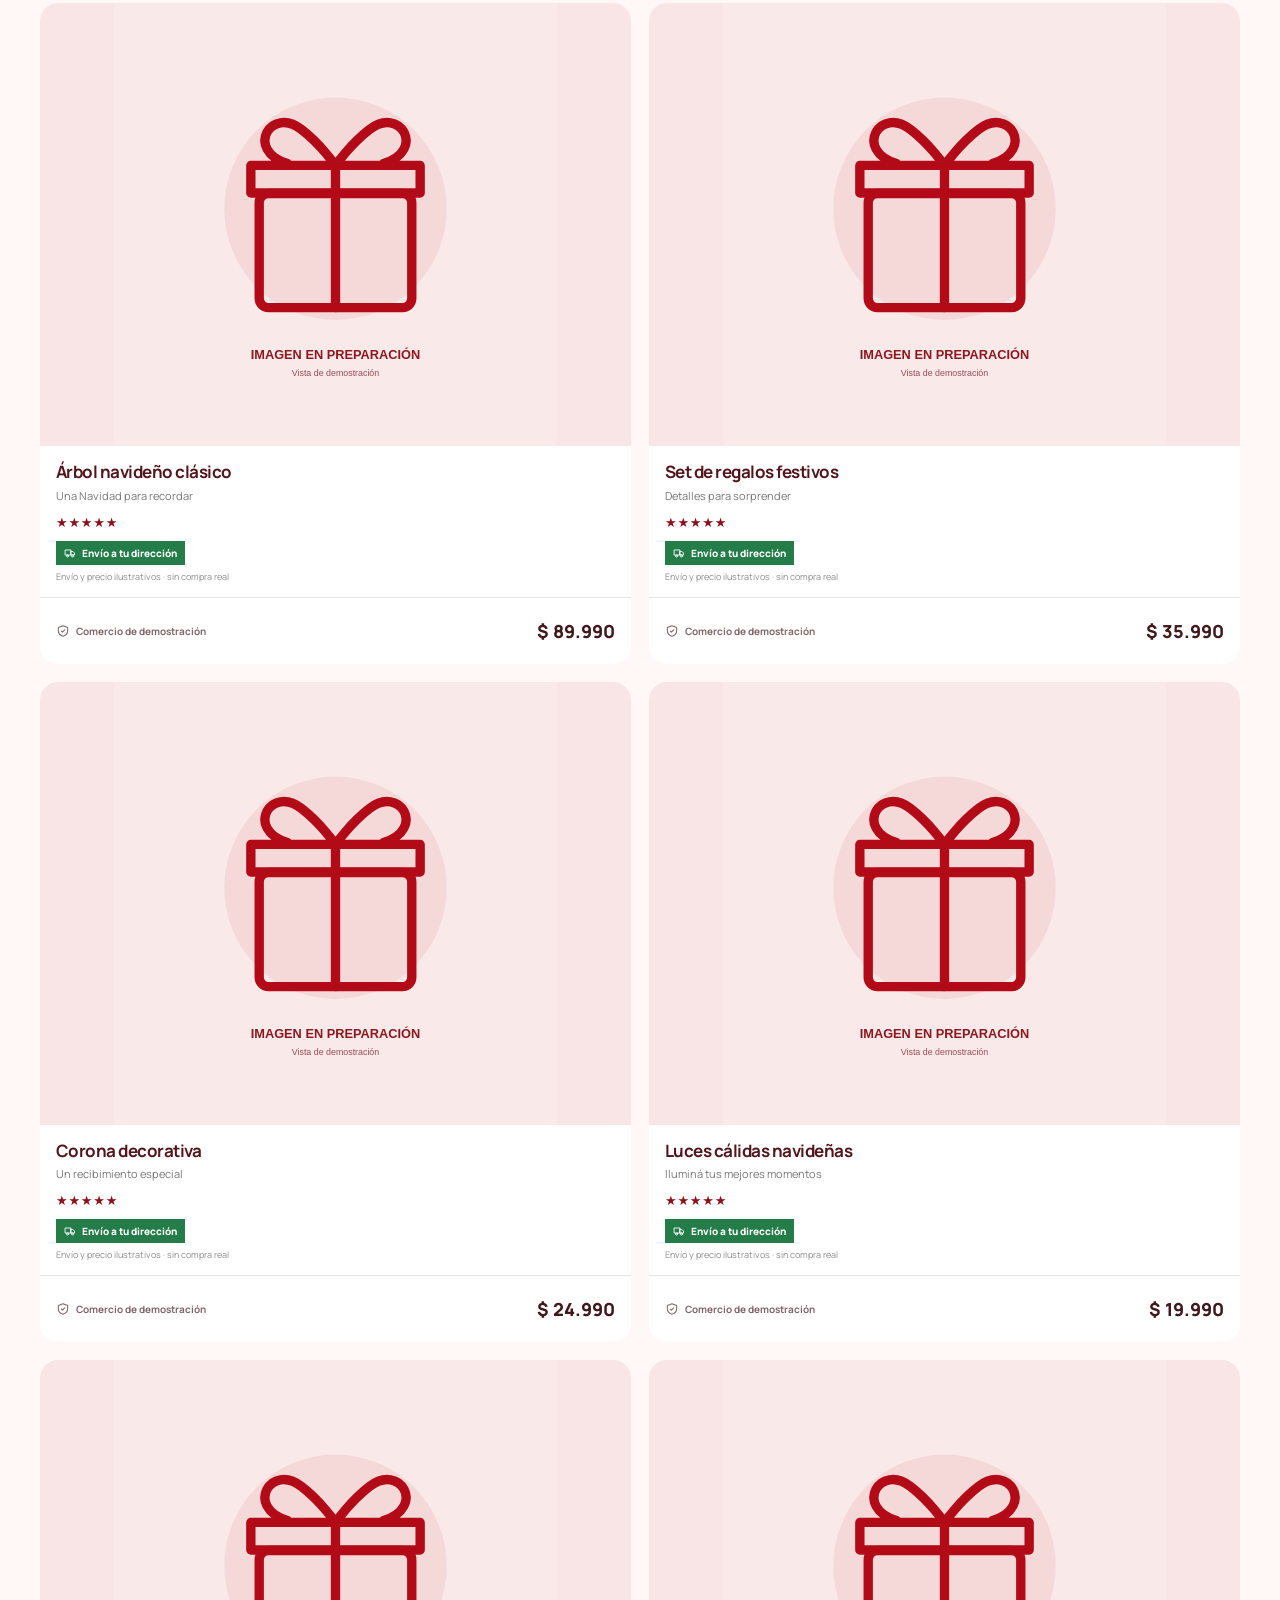
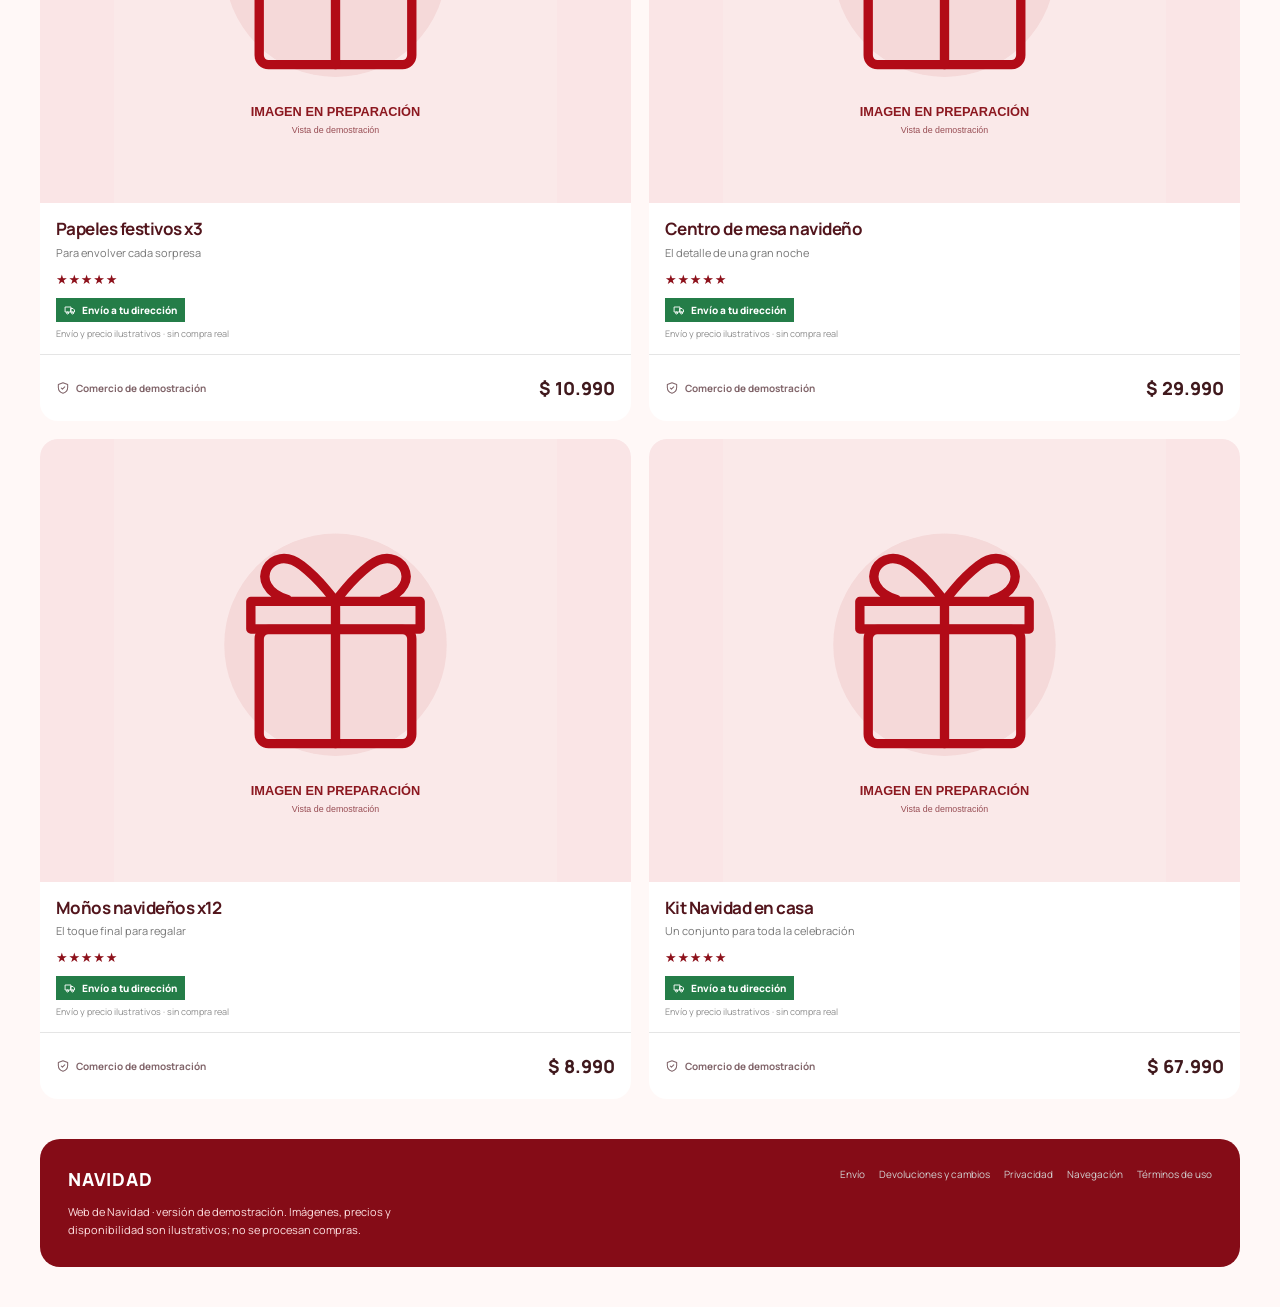
==== commit 1c56a351: "feat(home): implement approved app-style Christmas mobile composition - Full-bleed quarter-viewport " ====
--- a/index.html
+++ b/index.html
@@ -3,7 +3,7 @@
 <head>
   <meta charset="utf-8" />
   <meta name="viewport" content="width=device-width, initial-scale=1" />
-  <meta name="theme-color" content="#B20B17" />
+  <meta name="theme-color" content="#16878C" />
   <title>Web de Navidad · Regalos y decoración</title>
   <meta name="description" content="Inspiración navideña, regalos, decoración y detalles para celebrar. Catálogo de demostración, sin ventas activas." />
   <link rel="preconnect" href="https://fonts.googleapis.com" />
@@ -11,65 +11,68 @@
   <link href="https://fonts.googleapis.com/css2?family=Manrope:wght@400;500;600;700;800&display=swap" rel="stylesheet" />
   <link rel="stylesheet" href="./css/base.css" />
   <link rel="stylesheet" href="./css/home.css" />
-  <link rel="stylesheet" href="./css/navidad-home.css?v=20261103-01" />
+  <link rel="stylesheet" href="./css/navidad-home.css?v=20261104-02" />
 </head>
 <body class="christmas-home">
-  <div class="site-shell">
-    <div class="holiday-announcement">ESPECIAL NAVIDAD 2026 <span aria-hidden="true">✦</span> INSPIRACIÓN PARA CELEBRAR</div>
-    <header class="site-header">
-      <button class="icon-button icon-button--inverse" id="menuToggle" type="button" aria-label="Abrir menú" aria-controls="siteMenu" aria-expanded="false">
-        <svg viewBox="0 0 24 24" aria-hidden="true"><path d="M4 7h16M4 12h16M4 17h16" /></svg>
-      </button>
-
-      <a class="utility-logo" href="#top" aria-label="Ir al inicio">NAVIDAD.a>
-
-      <button class="cart-button" id="cartButton" type="button" aria-label="Abrir carrito">
-        <svg viewBox="0 0 24 24" aria-hidden="true"><path d="M3 4h2l2.2 10.2a2 2 0 0 0 2 1.6h7.9a2 2 0 0 0 2-1.6L20.5 8H6.1M10 20h.01M17 20h.01" /></svg>
-        <span class="cart-count" id="cartCount">0</span>
-      </button>
-    </header>
-
-    <div class="page-content" id="top">
-      <button class="location-strip" id="locationTrigger" type="button" aria-haspopup="dialog">
-        <span class="location-strip__icon" aria-hidden="true">
-          <svg viewBox="0 0 24 24"><path d="M20 10c0 5-8 11-8 11S4 15 4 10a8 8 0 1 1 16 0Z" /><circle cx="12" cy="10" r="2.5" /></svg>
-        </span>
-        <span class="location-strip__copy">
-          <strong id="locationPrimary">¿A dónde lo enviamos?</strong>
-          <small id="locationSecondary">Ingresá tu código postal y dirección opcional</small>
-        </span>
-        <svg class="location-strip__chevron" viewBox="0 0 24 24" aria-hidden="true"><path d="m9 18 6-6-6-6" /></svg>
-      </button>
-
+  <div class="site-shell" id="top">
+    <section class="hero christmas-hero christmas-hero--app" aria-labelledby="heroTitle">
+      <div class="christmas-hero__art" aria-hidden="true">
+        <span class="christmas-hero__snow christmas-hero__snow--one"></span>
+        <span class="christmas-hero__snow christmas-hero__snow--two"></span>
+        <span class="christmas-hero__moon"></span>
+        <span class="christmas-hero__horizon"></span>
+      </div>
+
+      <header class="site-header christmas-hero__topbar" aria-label="Accesos superiores">
+        <button class="location-strip" id="locationTrigger" type="button" aria-label="Elegir domicilio de entrega" aria-haspopup="dialog" aria-controls="locationModal">
+          <span class="location-strip__icon" aria-hidden="true">
+            <svg viewBox="0 0 24 24"><path d="M20 10c0 5-8 11-8 11S4 15 4 10a8 8 0 1 1 16 0Z"/><circle cx="12" cy="10" r="2.5"/></svg>
+          </span>
+          <span class="location-strip__copy">
+            <strong id="locationPrimary">¿A dónde lo enviamos?</strong>
+            <small id="locationSecondary" class="sr-only">Ingresá tu código postal y dirección opcional</small>
+          </span>
+          <svg class="location-strip__chevron" viewBox="0 0 24 24" aria-hidden="true"><path d="m6 9 6 6 6-6"/></svg>
+        </button>
+        <nav class="christmas-hero__actions" aria-label="Accesos rápidos">
+          <button class="icon-button icon-button--inverse" id="menuToggle" type="button" aria-label="Abrir menú" aria-controls="siteMenu" aria-expanded="false">
+            <svg viewBox="0 0 24 24" aria-hidden="true"><path d="M4 7h16M4 12h16M4 17h16"/></svg>
+          </button>
+          <a class="icon-button icon-button--inverse christmas-hero__tracking-link" href="./tracking.html" aria-label="Consultar mi pedido">
+            <svg viewBox="0 0 24 24" aria-hidden="true"><path d="M3 6h11v10H3Z"/><path d="M14 9h4l3 3v4h-7Z"/><circle cx="7" cy="19" r="2"/><circle cx="17" cy="19" r="2"/></svg>
+          </a>
+          <button class="cart-button" id="cartButton" type="button" aria-label="Abrir carrito de demostración">
+            <svg viewBox="0 0 24 24" aria-hidden="true"><path d="M3 4h2l2.2 10.2a2 2 0 0 0 2 1.6h7.9a2 2 0 0 0 2-1.6L20.5 8H6.1M10 20h.01M17 20h.01"/></svg>
+            <span class="cart-count" id="cartCount">0</span>
+          </button>
+        </nav>
+      </header>
+
+      <h1 class="sr-only" id="heroTitle">Web de Navidad: regalos, decoración y packs</h1>
+      <div class="christmas-hero__bottom">
+        <section class="search-block" aria-label="Buscar productos">
+          <label class="sr-only" for="productSearch">Buscar productos navideños</label>
+          <div class="search-field">
+            <svg viewBox="0 0 24 24" aria-hidden="true"><circle cx="11" cy="11" r="7"/><path d="m20 20-3.5-3.5"/></svg>
+            <input id="productSearch" type="search" placeholder="Buscá regalos, adornos, luces..." autocomplete="off"/>
+          </div>
+        </section>
+        <button class="christmas-hero__map-button" id="mapTrigger" type="button" aria-label="Elegir ubicación de envío" aria-haspopup="dialog" aria-controls="locationModal">
+          <svg viewBox="0 0 24 24" aria-hidden="true"><path d="m3 6 6-3 6 3 6-3v15l-6 3-6-3-6 3Z"/><path d="M9 3v15M15 6v15"/><circle cx="15" cy="10" r="2"/></svg>
+        </button>
+      </div>
+    </section>
+
+    <div class="page-content">
       <main>
-        <section class="search-block" aria-label="Buscar productos">
-          <label class="sr-only" for="productSearch">Buscar productos</label>
-          <div class="search-field">
-            <svg viewBox="0 0 24 24" aria-hidden="true"><circle cx="11" cy="11" r="7" /><path d="m20 20-3.5-3.5" /></svg>
-            <input id="productSearch" type="search" placeholder="Buscá regalos, adornos, luces..." autocomplete="off" />
-          </div>
-        </section>
-
-<section class="hero christmas-hero" aria-labelledby="heroTitle">
-          <div class="christmas-hero__spark" aria-hidden="true">✦</div>
-          <div class="hero__panel">
-            <span class="eyebrow">TEMPORADA NAVIDEÑA</span>
-            <h1 id="heroTitle">La magia de regalar empieza acá.</h1>
-            <p>Árboles, luces, detalles y sorpresas para hacer especial cada rincón de estas fiestas.</p>
-            <a class="button button--light" href="#categorias">Explorar Navidad</a>
-          </div>
-          <span class="christmas-hero__ornament christmas-hero__ornament--one" aria-hidden="true"></span>
-          <span class="christmas-hero__ornament christmas-hero__ornament--two" aria-hidden="true"></span>
-        </section>
-
-                <section class="section section--categories" id="categorias" aria-labelledby="categoryTitle">
+        <section class="section section--categories" id="categorias" aria-labelledby="categoryTitle">
           <div class="section-heading">
             <div>
               <span class="eyebrow eyebrow--dark">TODO PARA CELEBRAR</span>
               <h2 id="categoryTitle">Elegí tu inspiración</h2>
             </div>
           </div>
-          <div class="category-scroller category-two-rails" id="categoryList" aria-label="Dos filas desplazables de categorías navideñas"></div>
+          <div class="category-scroller category-one-rail" id="categoryList" aria-label="Categorías navideñas, una fila desplazable"></div>
         </section>
 
 <section class="section section--filters" aria-labelledby="filtersTitle">
@@ -77,6 +80,16 @@
             <div><span class="eyebrow eyebrow--dark">ENCONTRÁ TU ESTILO</span><h2 id="filtersTitle">Descubrí más</h2></div>
           </div>
           <div class="filter-scroller" id="filterList" role="group" aria-label="Filtros rápidos de productos"></div>
+        </section>
+
+        <section class="christmas-middle-banner" aria-label="Inspiración para una Navidad especial">
+          <img class="christmas-middle-banner__hat" src="./assets/christmas-santa-hat.svg" alt="" aria-hidden="true" />
+          <div class="christmas-middle-banner__content">
+            <span>PEQUEÑOS DETALLES, GRANDES MOMENTOS</span>
+            <h2>Hacé que esta Navidad se sienta en casa.</h2>
+            <a href="#productos">Descubrir ideas <span aria-hidden="true">→</span></a>
+          </div>
+          <span class="christmas-middle-banner__star" aria-hidden="true">✳</span>
         </section>
 
         <section class="section section--combos" id="packs" aria-labelledby="comboTitle">
@@ -87,15 +100,6 @@
             </div>
           </div>
           <div class="combo-scroller" id="comboList" aria-label="Combos"></div>
-        </section>
-
-<section class="christmas-middle-banner" aria-label="Inspiración para una Navidad especial">
-          <div class="christmas-middle-banner__content">
-            <span>PEQUEÑOS DETALLES, GRANDES MOMENTOS</span>
-            <h2>Hacé que esta Navidad se sienta en casa.</h2>
-            <a href="#productos">Descubrir ideas <span aria-hidden="true">→</span></a>
-          </div>
-          <span class="christmas-middle-banner__star" aria-hidden="true">✳</span>
         </section>
 
         <section class="section section--products" id="productos" aria-labelledby="productTitle">
@@ -116,7 +120,7 @@
 
       <footer class="site-footer">
         <div class="site-footer__brand">
-          <span class="utility-logo utility-logo--footer">NAVIDAD.span>
+          <span class="utility-logo utility-logo--footer">NAVIDAD</span>
           <p>Web de Navidad · versión de demostración. Imágenes, precios y disponibilidad son ilustrativos; no se procesan compras.</p>
         </div>
         <nav class="site-footer__links" aria-label="Políticas">
@@ -141,7 +145,7 @@
   <div class="overlay" id="menuOverlay" hidden></div>
   <aside class="side-menu" id="siteMenu" aria-label="Menú principal" aria-hidden="true">
     <div class="side-menu__header">
-      <span class="utility-logo utility-logo--dark">NAVIDAD.span>
+      <span class="utility-logo utility-logo--dark">NAVIDAD</span>
       <button class="icon-button" id="menuClose" type="button" aria-label="Cerrar menú">
         <svg viewBox="0 0 24 24" aria-hidden="true"><path d="m6 6 12 12M18 6 6 18" /></svg>
       </button>
@@ -245,6 +249,6 @@
 
   <div class="toast" id="toast" role="status" aria-live="polite"></div>
 
-  <script type="module" src="./js/app.js?v=20261103-navidad-01"></script>
+  <script type="module" src="./js/app.js?v=20261104-navidad-02"></script>
 </body>
 </html>
--- a/css/navidad-home.css
+++ b/css/navidad-home.css
@@ -0,0 +1,527 @@
+/* WEB DE NAVIDAD — Home V1. Seasonal override; original layout modules remain intact. */
+.christmas-site { --page: #fff8f7; --surface: #fff; --ink: #40191d; --muted: #775b60; --line: #eedadc; --soft: #f7e7e8; --radius: 18px; --red: #b20b17; --red-dark: #850c17; --pink: #fff0f1; --content-max: 1240px; background: var(--page); }
+.christmas-home { background: var(--page); }
+.christmas-home :is(button, a):focus-visible { outline: 3px solid #ec8390; outline-offset: 3px; }
+.christmas-home .holiday-announcement { padding: 9px 12px; background: #8c0d17; color: #fff; text-align: center; font-size: 10px; font-weight: 800; letter-spacing: .13em; }
+.christmas-home .holiday-announcement span { padding: 0 12px; color: #ffbec1; }
+.christmas-home .site-header { background: var(--red); color: #fff; }
+.christmas-home .cart-count { border-color: var(--red); color: var(--red); }
+.christmas-home .utility-logo { color: #fff; letter-spacing: .045em; font-size: 18px; }
+.christmas-home .utility-logo--dark { color: var(--red); }
+.christmas-home .location-strip { background: #f8e9e9; border-radius: 16px; }
+.christmas-home .location-strip__icon { color: var(--red); }
+.christmas-home .location-strip__copy small { color: #795d60; }
+.christmas-home .search-field { border: 1px solid #f0dede; border-radius: 16px; }
+.christmas-home .search-field:focus-within { border-color: var(--red); }
+.christmas-home .button { border-radius: 12px; }
+.christmas-home .button--dark { background: var(--red); }
+.christmas-home .eyebrow--dark { color: #a3414a; }
+.christmas-home .section-heading h2 { color: #44151c; }
+.christmas-home .section-heading h2 span { color: #916a70; }
+
+.christmas-home .christmas-hero { position: relative; aspect-ratio: 16 / 9; min-height: 310px; isolation: isolate; border-radius: 24px; background: var(--red); overflow: hidden; }
+.christmas-home .christmas-hero::before { position: absolute; content: ""; z-index: -1; right: -12%; top: -55%; width: 76%; aspect-ratio: 1; border: 2px solid rgba(255,255,255,.22); border-radius: 50%; box-shadow: 0 0 0 42px rgba(255,255,255,.04), 0 0 0 100px rgba(255,255,255,.035); }
+.christmas-home .christmas-hero::after { content: ""; position: absolute; z-index: -1; inset: 0; background: radial-gradient(circle at 82% 77%, rgba(255,255,255,.18) 0 4px, transparent 5px), radial-gradient(circle at 73% 23%, rgba(255,255,255,.32) 0 3px, transparent 4px), radial-gradient(circle at 94% 46%, rgba(255,255,255,.3) 0 5px, transparent 6px); }
+.christmas-home .christmas-hero .hero__panel { left: clamp(24px, 5.5vw, 74px); bottom: auto; top: 50%; width: min(570px, 72%); transform: translateY(-50%); text-shadow: none; }
+.christmas-home .christmas-hero .hero__panel h1 { margin: 10px 0 12px; font-size: clamp(30px, 4.7vw, 64px); line-height: 1.05; letter-spacing: -.05em; }
+.christmas-home .christmas-hero .hero__panel p { font-size: clamp(12px, 1.6vw, 16px); }
+.christmas-home .christmas-hero .eyebrow { color: #ffd7da; }
+.christmas-home .christmas-hero__spark { position: absolute; right: 11%; top: 15%; color: #ffe7e8; font-size: clamp(60px, 15vw, 200px); line-height: 1; opacity: .5; }
+.christmas-home .christmas-hero__ornament { position: absolute; right: 18%; bottom: 10%; width: clamp(54px, 11vw, 150px); aspect-ratio: 1; border: 3px solid rgba(255,255,255,.55); border-radius: 50%; }
+.christmas-home .christmas-hero__ornament::before { content: ""; position: absolute; left: 50%; bottom: 100%; width: 2px; height: 170px; background: rgba(255,255,255,.45); }
+.christmas-home .christmas-hero__ornament--two { right: 6%; bottom: 24%; width: clamp(28px, 6vw, 90px); opacity: .65; }
+
+.christmas-home .section--categories { padding: 24px 0 20px; border-radius: 22px; background: var(--pink); }
+.christmas-home .section--categories .section-heading { padding: 0 20px; }
+.christmas-home .category-two-rails { display: grid; gap: 14px; overflow: visible; padding: 0; scrollbar-width: auto; scroll-snap-type: none; }
+.christmas-home .category-two-rails > :first-child { margin-left: 0; }
+.christmas-home .category-two-rails > :last-child { margin-right: 0; }
+.christmas-home .category-rail-row { position: relative; min-width: 0; display: flex; align-items: center; justify-content: center; gap: 7px; }
+.christmas-home .category-rail { display: flex; width: min(100%, 630px); min-width: 0; gap: 16px; padding: 2px 4px 9px; overflow-x: auto; overflow-y: hidden; scroll-snap-type: x mandatory; scrollbar-width: none; scroll-padding-inline: 4px; }
+.christmas-home .category-rail::-webkit-scrollbar { display: none; }
+.christmas-home .category-card { flex: 0 0 120px; width: 120px; padding: 0; color: #5b1821; scroll-snap-align: start; }
+.christmas-home .category-card__image { display: grid; width: 106px; height: 106px; margin: 0 auto; place-items: center; border-radius: 50%; background: var(--red); color: #fff; transition: transform .18s ease, background .18s ease; }
+.christmas-home .category-card__image svg { width: 57%; height: 57%; fill: none; stroke: currentColor; stroke-width: 3; stroke-linejoin: round; stroke-linecap: round; }
+.christmas-home .category-card__label { display: block; margin-top: 9px; font-size: 12px; font-weight: 800; }
+.christmas-home .category-card[aria-pressed="true"] .category-card__image { background: #7f0511; outline: 4px solid #eab5b9; outline-offset: 2px; }
+.christmas-home .category-card:hover .category-card__image { transform: translateY(-3px); }
+.christmas-home .rail-arrow { flex: 0 0 32px; width: 32px; height: 32px; padding: 0 0 3px; border-radius: 50%; background: #f6d9dc; color: var(--red-dark); font-size: 30px; line-height: 1; cursor: pointer; }
+.christmas-home .section--filters { margin-top: 28px; }
+.christmas-home .filter-scroller { display: flex; gap: 10px; overflow-x: auto; padding: 4px 2px 8px; scrollbar-width: none; scroll-snap-type: x proximity; }
+.christmas-home .filter-scroller::-webkit-scrollbar { display: none; }
+.christmas-home .filter-chip { display: flex; flex: 0 0 auto; align-items: center; gap: 8px; min-height: 42px; padding: 0 16px; border: 1px solid #f0d7da; border-radius: 999px; background: #fff; color: #6a1b24; font-size: 12px; font-weight: 800; cursor: pointer; scroll-snap-align: start; }
+.christmas-home .filter-chip svg { width: 20px; height: 20px; stroke-width: 3; }
+.christmas-home .filter-chip[aria-pressed="true"] { background: var(--red); color: white; border-color: var(--red); }
+.christmas-home .combo-card { border-radius: 20px; }
+.christmas-home .combo-card__media, .christmas-home .product-card__media { background: #fae5e6; }
+.christmas-home .holiday-media { display: flex; width: 100%; height: 100%; min-height: 100%; flex-direction: column; align-items: center; justify-content: center; gap: 10px; background: #f4d5d8; color: #9d2731; }
+.christmas-home .holiday-media svg { width: 33%; height: auto; aspect-ratio: 1; stroke-width: 2.7; }
+.christmas-home .holiday-media span { max-width: 90%; font-size: 9px; font-weight: 800; letter-spacing: .07em; text-align: center; text-transform: uppercase; }
+.christmas-home .combo-card__content h3 { color: #57141c; }
+.christmas-home .offer-link { color: var(--red); }
+.christmas-home .stars { color: #8d111b; }
+.christmas-home .product-card { border-radius: 18px; cursor: pointer; }
+.christmas-home .product-card:hover { outline: 1px solid #eab9bd; }
+.christmas-home .product-card__media { aspect-ratio: 4 / 3; }
+.christmas-home .product-card__media img { object-fit: contain; }
+.christmas-home .product-card__content h3 { color: #52151c; }
+.christmas-home .delivery-badge { background: #247d48; }
+.christmas-home .trust-badge { color: #81656a; }
+.christmas-home .empty-state { border-radius: 18px; }
+.christmas-home #productos { scroll-margin-top: 90px; }
+.christmas-home :is(#categorias, #packs) { scroll-margin-top: 92px; }
+
+.christmas-home .christmas-middle-banner { position: relative; width: 100%; aspect-ratio: 2.6 / 1; display: flex; align-items: center; margin-top: 34px; padding: clamp(18px, 4vw, 60px); border-radius: 22px; background: #8c0e19; color: #fff; overflow: hidden; isolation: isolate; }
+.christmas-home .christmas-middle-banner::before { content: ""; position: absolute; z-index: -1; top: -40%; right: -10%; width: 55%; aspect-ratio: 1; border: 2px solid #ffffff55; border-radius: 50%; box-shadow: 0 0 0 26px #ffffff14, 0 0 0 62px #ffffff0c; }
+.christmas-home .christmas-middle-banner__content { position: relative; z-index: 1; width: min(65%, 620px); }
+.christmas-home .christmas-middle-banner__content > span { color: #ffced0; font-size: clamp(8px, 1.1vw, 12px); font-weight: 800; letter-spacing: .12em; }
+.christmas-home .christmas-middle-banner h2 { margin: 8px 0 14px; font-size: clamp(19px, 3.5vw, 40px); line-height: 1.12; letter-spacing: -.045em; }
+.christmas-home .christmas-middle-banner a { display: inline-flex; gap: 8px; align-items: center; font-size: clamp(10px, 1.3vw, 14px); font-weight: 800; text-decoration: underline; text-underline-offset: 4px; }
+.christmas-home .christmas-middle-banner__star { position: absolute; right: 12%; top: 50%; transform: translateY(-50%); color: #fff; font-size: clamp(60px, 13vw, 160px); opacity: .55; }
+
+.christmas-home .site-footer { border-radius: 20px; background: var(--red-dark); }
+.christmas-home .site-footer__brand p { color: #ffe2e3; }
+.christmas-home .side-menu .menu-link:hover, .christmas-home .side-menu .menu-subnav a:hover { color: var(--red); }
+.christmas-home .location-modal { border-radius: 20px; }
+.christmas-home .toast { background: var(--red-dark); }
+.christmas-home .holiday-bottom-nav { display: none; }
+
+@media (max-width: 720px) {
+  .christmas-home .holiday-announcement { font-size: 8px; letter-spacing: .07em; padding: 8px 5px; }
+  .christmas-home .holiday-announcement span { padding: 0 6px; }
+  .christmas-home .site-header { height: 61px; }
+  .christmas-home .page-content { padding: 12px 12px calc(94px + env(safe-area-inset-bottom)); }
+  .christmas-home .christmas-hero { aspect-ratio: 4 / 3; min-height: 250px; border-radius: 20px; }
+  .christmas-home .christmas-hero .hero__panel { left: 20px; top: 50%; bottom: auto; width: min(85%, 370px); transform: translateY(-50%); }
+  .christmas-home .christmas-hero .hero__panel h1 { max-width: 12ch; margin: 7px 0 8px; font-size: clamp(29px, 8vw, 38px); }
+  .christmas-home .christmas-hero .hero__panel p { max-width: 29ch; margin-bottom: 12px; font-size: 10px; }
+  .christmas-home .christmas-hero .button { min-height: 36px; padding: 0 12px; font-size: 11px; }
+  .christmas-home .christmas-hero__spark { top: 3%; right: 4%; font-size: 80px; }
+  .christmas-home .christmas-hero__ornament { right: -9%; bottom: 4%; opacity: .5; }
+  .christmas-home .christmas-hero__ornament--two { right: 5%; bottom: 14%; opacity: .4; }
+  .christmas-home .section--categories { margin-top: 26px; padding: 20px 0 17px; border-radius: 20px; }
+  .christmas-home .section--categories .section-heading { padding: 0 15px; }
+  .christmas-home .category-two-rails { width: 100%; margin: 0; gap: 10px; }
+  .christmas-home .category-rail-row { gap: 0; }
+  .christmas-home .category-rail { gap: 10px; width: 100%; padding-left: 14px; padding-right: 14px; scroll-padding-inline: 14px; }
+  .christmas-home .category-card { flex-basis: 91px; width: 91px; }
+  .christmas-home .category-card__image { width: 83px; height: 83px; }
+  .christmas-home .category-card__label { font-size: 10px; margin-top: 8px; }
+  .christmas-home .rail-arrow { position: absolute; top: 27px; z-index: 2; width: 27px; height: 27px; font-size: 25px; opacity: .82; }
+  .christmas-home .rail-arrow:first-child { left: -4px; }
+  .christmas-home .rail-arrow:last-child { right: -4px; }
+  .christmas-home .filter-scroller { width: calc(100% + 24px); margin-left: -12px; padding: 4px 12px 8px; }
+  .christmas-home .filter-chip { padding: 0 13px; min-height: 40px; font-size: 11px; }
+  .christmas-home .combo-card { border-radius: 16px; }
+  .christmas-home .combo-card__content { padding: 12px; }
+  .christmas-home .holiday-media svg { width: 48%; }
+  .christmas-home .holiday-media span { font-size: 7px; }
+  .christmas-home .christmas-middle-banner { margin-top: 26px; border-radius: 18px; padding: 16px; }
+  .christmas-home .christmas-middle-banner__content { width: 78%; }
+  .christmas-home .christmas-middle-banner__content > span { font-size: 7px; letter-spacing: .08em; }
+  .christmas-home .christmas-middle-banner h2 { margin: 4px 0 8px; font-size: clamp(16px, 4.5vw, 22px); }
+  .christmas-home .christmas-middle-banner a { font-size: 9px; }
+  .christmas-home .christmas-middle-banner__star { right: 4%; font-size: 64px; }
+  .christmas-home .product-card { border-radius: 16px; }
+  .christmas-home .holiday-bottom-nav { position: fixed; display: grid; z-index: 90; right: 0; bottom: 0; left: 0; grid-template-columns: repeat(5, minmax(0, 1fr)); padding: 8px 3px calc(6px + env(safe-area-inset-bottom)); background: #fff; box-shadow: 0 -3px 16px rgba(97,0,10,.09); border-top: 1px solid #f2d9db; }
+  .christmas-home .holiday-bottom-nav a { display: flex; align-items: center; justify-content: center; flex-direction: column; min-width: 0; min-height: 47px; gap: 4px; color: #8a5257; font-size: 9px; font-weight: 800; }
+  .christmas-home .holiday-bottom-nav a svg { width: 22px; height: 22px; stroke-width: 1.8; }
+  .christmas-home .holiday-bottom-nav a:is(:hover, .is-current) { color: var(--red); }
+  .christmas-home .toast { bottom: calc(78px + env(safe-area-inset-bottom)); }
+}
+@media (max-width: 370px) {
+  .christmas-home .category-card { flex-basis: 86px; width: 86px; }
+  .christmas-home .category-card__image { width: 78px; height: 78px; }
+  .christmas-home .christmas-middle-banner h2 { font-size: 15px; }
+}
+
+
+/* ===========================================================
+   HOME V1 REVISION 2026-11-04 — APPROVED MOBILE COMPOSITION
+   This is a scoped override over the initial seasonal skin.
+   No global Product/Tracking/Support or Protocol Data changes.
+   =========================================================== */
+.christmas-home { overflow-x: clip; }
+.christmas-home .christmas-hero.christmas-hero--app {
+  display: block;
+  position: relative;
+  width: 100%;
+  height: clamp(195px, 25svh, 330px);
+  min-height: 0;
+  aspect-ratio: auto;
+  margin: 0;
+  padding: 0;
+  border: 0;
+  border-radius: 0;
+  overflow: hidden;
+  isolation: isolate;
+  background: linear-gradient(165deg, #19878e 0%, #65afb0 49%, #a5d7d0 100%);
+}
+.christmas-home .christmas-hero.christmas-hero--app::before,
+.christmas-home .christmas-hero.christmas-hero--app::after {
+  content: none;
+  display: none;
+}
+.christmas-home .christmas-hero__art {
+  position: absolute;
+  z-index: 0;
+  inset: 0;
+  overflow: hidden;
+  pointer-events: none;
+}
+.christmas-home .christmas-hero__art::before {
+  content: "";
+  position: absolute;
+  inset: 0;
+  opacity: .65;
+  background-image:
+    radial-gradient(circle at 6% 28%, #fff 0 1px, transparent 2px),
+    radial-gradient(circle at 23% 47%, #fff 0 2px, transparent 3px),
+    radial-gradient(circle at 49% 13%, #fff 0 1px, transparent 2px),
+    radial-gradient(circle at 81% 39%, #fff 0 2px, transparent 3px),
+    radial-gradient(circle at 68% 12%, #fff 0 1px, transparent 2px),
+    radial-gradient(circle at 94% 67%, #fff 0 1px, transparent 2px);
+}
+.christmas-home .christmas-hero__art::after {
+  content: "";
+  position: absolute;
+  left: -15%;
+  bottom: -36%;
+  width: 130%;
+  height: 59%;
+  border-radius: 50% 50% 0 0;
+  background: #eaf6f3;
+  opacity: .72;
+}
+.christmas-home .christmas-hero__moon {
+  position: absolute;
+  top: 36%;
+  right: 25%;
+  width: 29px;
+  height: 29px;
+  border-radius: 50%;
+  box-shadow: -8px 5px 0 -2px rgba(248, 255, 244, .83);
+  transform: rotate(-25deg);
+}
+.christmas-home .christmas-hero__snow--one,
+.christmas-home .christmas-hero__snow--two {
+  position: absolute;
+  width: 95px;
+  height: 18px;
+  border-radius: 60%;
+  background: rgba(255,255,255,.52);
+  filter: blur(3px);
+}
+.christmas-home .christmas-hero__snow--one { top: 35%; left: 13%; }
+.christmas-home .christmas-hero__snow--two { top: 62%; right: 8%; width: 62px; }
+.christmas-home .christmas-hero__horizon {
+  position: absolute;
+  inset: auto 0 0;
+  height: 22%;
+  background: linear-gradient(0deg, rgba(232,249,246,.22), transparent);
+}
+.christmas-home .christmas-hero .site-header.christmas-hero__topbar {
+  position: absolute;
+  z-index: 4;
+  top: calc(12px + env(safe-area-inset-top, 0px));
+  right: max(12px, calc((100% - 1240px)/2));
+  left: max(12px, calc((100% - 1240px)/2));
+  display: flex;
+  width: auto;
+  height: auto;
+  min-height: 42px;
+  padding: 0;
+  gap: 8px;
+  align-items: center;
+  justify-content: space-between;
+  background: transparent;
+  color: #283a38;
+}
+.christmas-home .christmas-hero .location-strip {
+  display: flex;
+  flex: 0 1 290px;
+  width: auto;
+  min-width: 0;
+  min-height: 42px;
+  padding: 6px 11px;
+  gap: 6px;
+  border: 1px solid rgba(41,77,73,.1);
+  border-radius: 999px;
+  background: rgba(255,255,255,.97);
+  color: #2a3d38;
+  box-shadow: 0 3px 12px rgba(24,72,74,.09);
+}
+.christmas-home .christmas-hero .location-strip__icon {
+  flex: 0 0 19px;
+  width: 19px;
+  height: 19px;
+  background: transparent;
+  color: #2d635d;
+}
+.christmas-home .christmas-hero .location-strip__icon svg { width: 19px; height: 19px; }
+.christmas-home .christmas-hero .location-strip__copy { flex: 1 1 auto; min-width: 0; }
+.christmas-home .christmas-hero .location-strip__copy strong {
+  display: block;
+  overflow: hidden;
+  color: #293b36;
+  font-size: 11px;
+  font-weight: 800;
+  line-height: 1.25;
+  text-overflow: ellipsis;
+  white-space: nowrap;
+}
+.christmas-home .christmas-hero .location-strip__copy small.sr-only {
+  position: absolute;
+  width: 1px;
+  height: 1px;
+  margin: -1px;
+  overflow: hidden;
+  padding: 0;
+  white-space: nowrap;
+  clip: rect(0,0,0,0);
+}
+.christmas-home .christmas-hero .location-strip__chevron { flex: 0 0 15px; width: 15px; height: 15px; }
+.christmas-home .christmas-hero__actions {
+  display: flex;
+  flex: 0 0 auto;
+  align-items: center;
+  gap: 7px;
+}
+.christmas-home .christmas-hero__actions :is(.icon-button, .cart-button) {
+  display: inline-grid;
+  flex: 0 0 40px;
+  width: 40px;
+  height: 40px;
+  padding: 0;
+  place-items: center;
+  border-radius: 50%;
+  background: rgba(255,255,255,.97);
+  color: #2b433e;
+  box-shadow: 0 3px 12px rgba(24,72,74,.09);
+}
+.christmas-home .christmas-hero__actions :is(.icon-button, .cart-button) svg {
+  width: 21px;
+  height: 21px;
+}
+.christmas-home .christmas-hero__actions .cart-count {
+  top: -4px;
+  right: -3px;
+  border: 2px solid #fff;
+  background: var(--red);
+  color: #fff;
+}
+.christmas-home .christmas-hero__bottom {
+  position: absolute;
+  z-index: 4;
+  right: max(12px, calc((100% - 1240px)/2));
+  bottom: 15px;
+  left: max(12px, calc((100% - 1240px)/2));
+  display: flex;
+  align-items: center;
+  gap: 9px;
+}
+.christmas-home .christmas-hero .search-block {
+  flex: 1 1 auto;
+  min-width: 0;
+  margin: 0;
+}
+.christmas-home .christmas-hero .search-field {
+  height: 48px;
+  border: 1px solid rgba(46,82,79,.09);
+  border-radius: 999px;
+  background: #fff;
+  box-shadow: 0 4px 14px rgba(24,72,74,.1);
+}
+.christmas-home .christmas-hero .search-field input { min-width: 0; font-size: 12px; }
+.christmas-home .christmas-hero__map-button {
+  display: grid;
+  flex: 0 0 48px;
+  width: 48px;
+  height: 48px;
+  padding: 0;
+  place-items: center;
+  border: 0;
+  border-radius: 50%;
+  background: #fff;
+  color: #2d514b;
+  box-shadow: 0 4px 14px rgba(24,72,74,.1);
+  cursor: pointer;
+}
+.christmas-home .christmas-hero__map-button svg { width: 24px; height: 24px; }
+
+/* Categories: one genuine rail, always on the page canvas. */
+.christmas-home .section--categories {
+  margin-top: 23px;
+  padding: 0;
+  border: 0;
+  border-radius: 0;
+  background: transparent;
+}
+.christmas-home .section--categories .section-heading { padding: 0; }
+.christmas-home .category-one-rail {
+  display: flex;
+  gap: 13px;
+  width: 100%;
+  min-width: 0;
+  padding: 1px 0 9px;
+  margin: 0;
+  overflow-x: auto;
+  overflow-y: hidden;
+  scrollbar-width: none;
+  scroll-snap-type: x proximity;
+  scroll-padding-inline: 0;
+  -webkit-overflow-scrolling: touch;
+}
+.christmas-home .category-one-rail::-webkit-scrollbar { display: none; }
+.christmas-home .category-one-rail .category-card {
+  display: block;
+  flex: 0 0 94px;
+  width: 94px;
+  padding: 0;
+  margin: 0;
+  text-align: center;
+  scroll-snap-align: start;
+}
+.christmas-home .category-one-rail .category-card__image {
+  display: grid;
+  width: 77px;
+  height: 77px;
+  margin: 0 auto;
+  place-items: center;
+  border-radius: 50%;
+  background: var(--red);
+  color: #fff;
+}
+.christmas-home .category-one-rail .category-card__label { margin-top: 8px; color: #4b2429; font-size: 11px; }
+
+/* Filters share the page canvas; no external panel. */
+.christmas-home .section--filters { margin-top: 17px; }
+.christmas-home .filter-scroller {
+  background: transparent;
+  border: 0;
+  border-radius: 0;
+  -webkit-overflow-scrolling: touch;
+}
+
+/* The second banner precedes the packs and wears the decorative hat. */
+.christmas-home .christmas-middle-banner {
+  margin-top: 23px;
+  aspect-ratio: 2.6 / 1;
+  border-radius: 22px;
+  overflow: visible;
+}
+.christmas-home .christmas-middle-banner__hat {
+  position: absolute;
+  z-index: 5;
+  top: -22px;
+  left: -17px;
+  width: clamp(56px, 7vw, 77px);
+  height: auto;
+  transform: rotate(-13deg);
+  pointer-events: none;
+  user-select: none;
+}
+.christmas-home .christmas-middle-banner__content { z-index: 2; }
+.christmas-home .section--combos { margin-top: 30px; }
+
+@media (max-width: 720px) {
+  .christmas-home .page-content { padding: 15px 12px calc(94px + env(safe-area-inset-bottom)); }
+  .christmas-home .christmas-hero.christmas-hero--app {
+    height: clamp(195px, 25svh, 285px);
+    min-height: 0;
+    aspect-ratio: auto;
+    margin: 0;
+    border-radius: 0;
+  }
+  .christmas-home .christmas-hero .site-header.christmas-hero__topbar {
+    top: calc(10px + env(safe-area-inset-top, 0px));
+    right: 12px;
+    left: 12px;
+    height: auto;
+    min-height: 38px;
+  }
+  .christmas-home .christmas-hero .location-strip {
+    flex: 1 1 auto;
+    max-width: none;
+    min-height: 39px;
+    padding: 5px 8px;
+  }
+  .christmas-home .christmas-hero .location-strip__copy strong { font-size: 10px; }
+  .christmas-home .christmas-hero__actions { gap: 5px; }
+  .christmas-home .christmas-hero__actions :is(.icon-button, .cart-button) {
+    flex-basis: 36px;
+    width: 36px;
+    height: 36px;
+  }
+  .christmas-home .christmas-hero__actions :is(.icon-button, .cart-button) svg { width: 19px; height: 19px; }
+  .christmas-home .christmas-hero__bottom { right: 12px; bottom: 13px; left: 12px; gap: 8px; }
+  .christmas-home .christmas-hero .search-field { height: 46px; }
+  .christmas-home .christmas-hero__map-button { flex-basis: 46px; width: 46px; height: 46px; }
+  .christmas-home .section--categories { margin-top: 17px; padding: 0; border-radius: 0; }
+  .christmas-home .section--categories .section-heading { padding: 0; margin-bottom: 11px; }
+  .christmas-home .category-one-rail {
+    width: calc(100% + 24px);
+    margin: 0 -12px;
+    padding: 0 0 8px;
+    gap: 8px;
+    scroll-padding-inline: 0;
+  }
+  .christmas-home .category-one-rail > :first-child,
+  .christmas-home .category-one-rail > :last-child { margin: 0; }
+  .christmas-home .category-one-rail .category-card { flex-basis: 82px; width: 82px; }
+  .christmas-home .category-one-rail .category-card__image { width: 68px; height: 68px; }
+  .christmas-home .category-one-rail .category-card__label { margin-top: 7px; font-size: 10px; }
+  .christmas-home .section--filters { margin-top: 13px; }
+  .christmas-home .section--filters .section-heading { margin-bottom: 9px; }
+  .christmas-home .filter-scroller {
+    width: calc(100% + 24px);
+    margin-left: -12px;
+    margin-right: -12px;
+    padding: 2px 0 7px;
+  }
+  .christmas-home .christmas-middle-banner {
+    margin-top: 21px;
+    padding: 14px 15px 12px 24px;
+    border-radius: 19px;
+    aspect-ratio: 2.6 / 1;
+  }
+  .christmas-home .christmas-middle-banner__hat {
+    top: -18px;
+    left: -15px;
+    width: 60px;
+  }
+  .christmas-home .christmas-middle-banner__content { width: 83%; }
+  .christmas-home .christmas-middle-banner__content > span { font-size: 7px; }
+  .christmas-home .christmas-middle-banner h2 {
+    margin: 4px 0 7px;
+    font-size: clamp(16px, 4.45vw, 21px);
+    line-height: 1.12;
+  }
+  .christmas-home .christmas-middle-banner a { font-size: 9px; }
+  .christmas-home .section--combos { margin-top: 25px; }
+  .christmas-home .holiday-bottom-nav { padding-bottom: calc(6px + env(safe-area-inset-bottom)); }
+}
+@media (max-width: 350px) {
+  .christmas-home .christmas-hero .site-header.christmas-hero__topbar { gap: 6px; }
+  .christmas-home .christmas-hero__actions { gap: 4px; }
+  .christmas-home .christmas-hero__actions :is(.icon-button, .cart-button) { flex-basis: 34px; width: 34px; height: 34px; }
+  .christmas-home .christmas-hero .location-strip__copy strong { font-size: 9px; }
+  .christmas-home .christmas-hero .search-field input { font-size: 11px; }
+  .christmas-home .christmas-middle-banner h2 { font-size: 14px; }
+}
+
+/* Mobile reference has categories and filters immediately under the hero,
+   without heading blocks interrupting the app-style merchandising rails. */
+@media (max-width: 720px) {
+  .christmas-home .section--categories .section-heading,
+  .christmas-home .section--filters .section-heading {
+    position: absolute;
+    width: 1px;
+    height: 1px;
+    overflow: hidden;
+    padding: 0;
+    margin: -1px;
+    white-space: nowrap;
+    clip: rect(0, 0, 0, 0);
+  }
+}
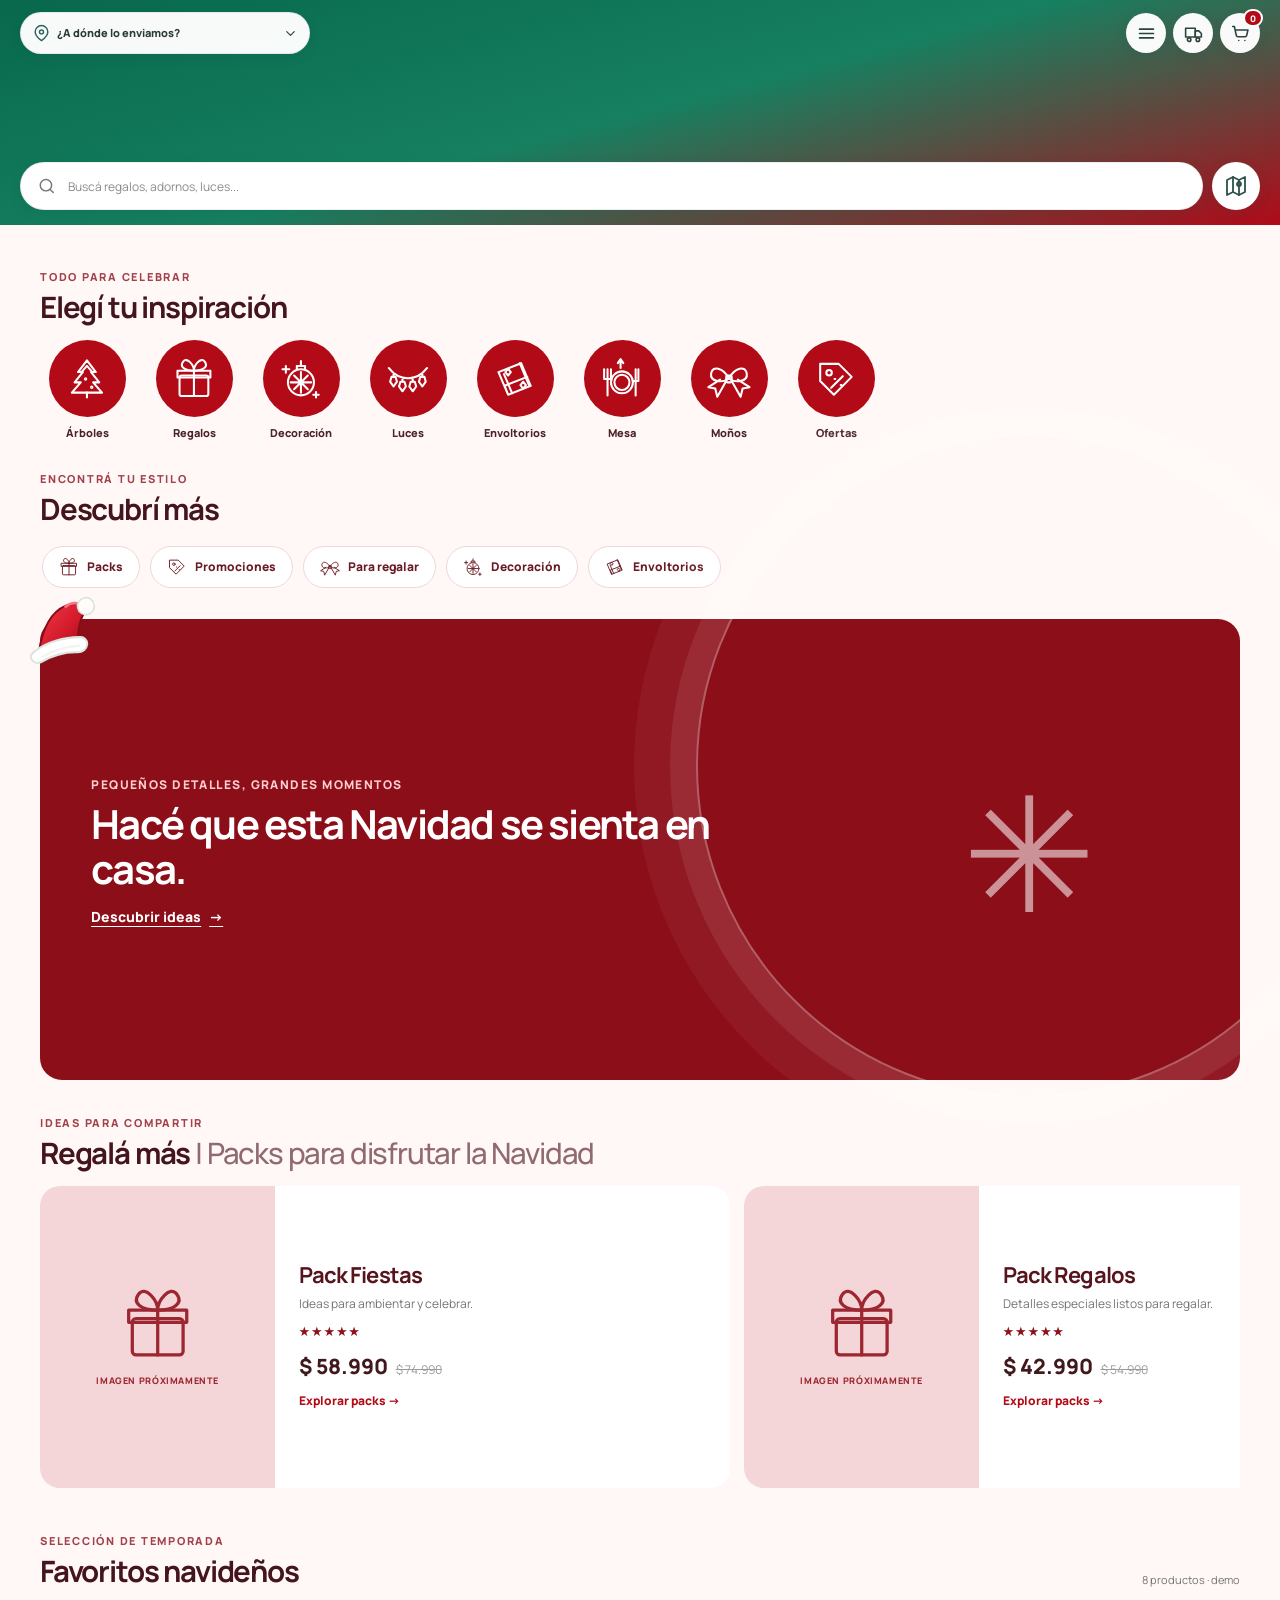
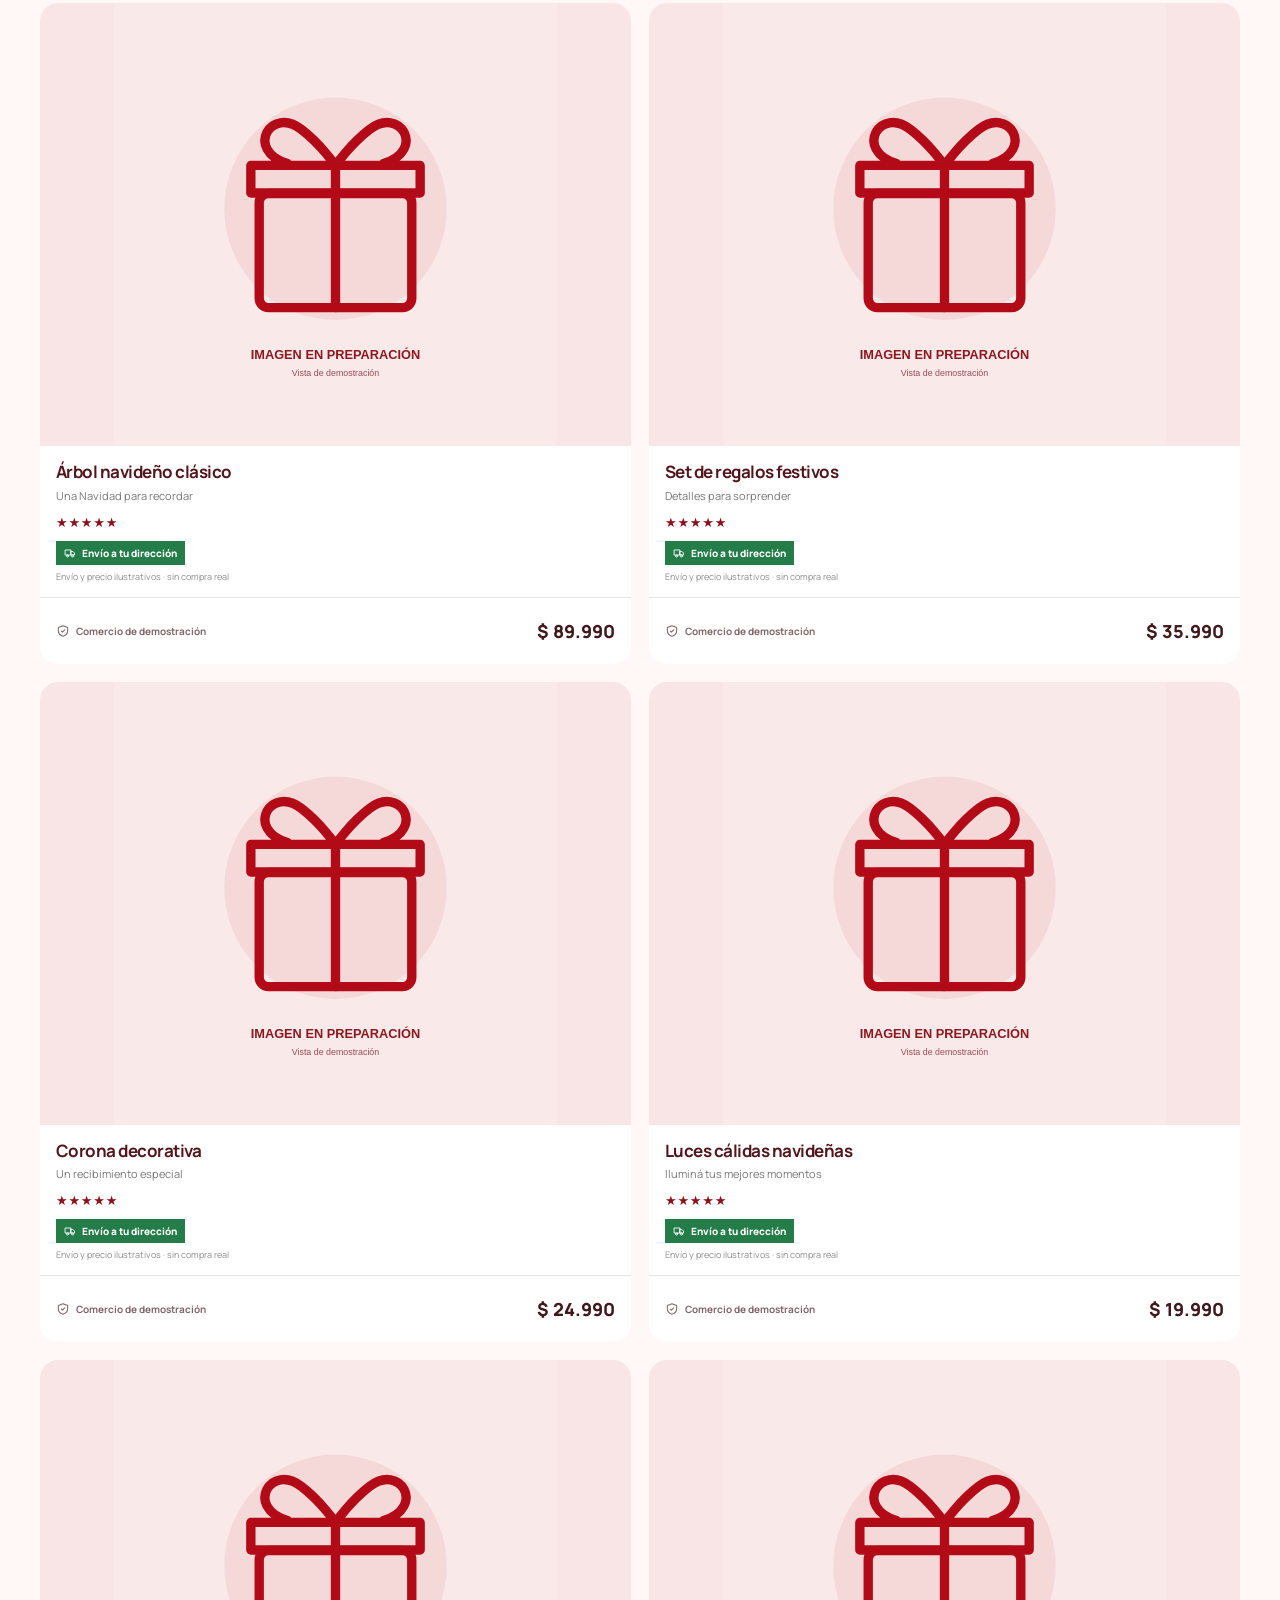
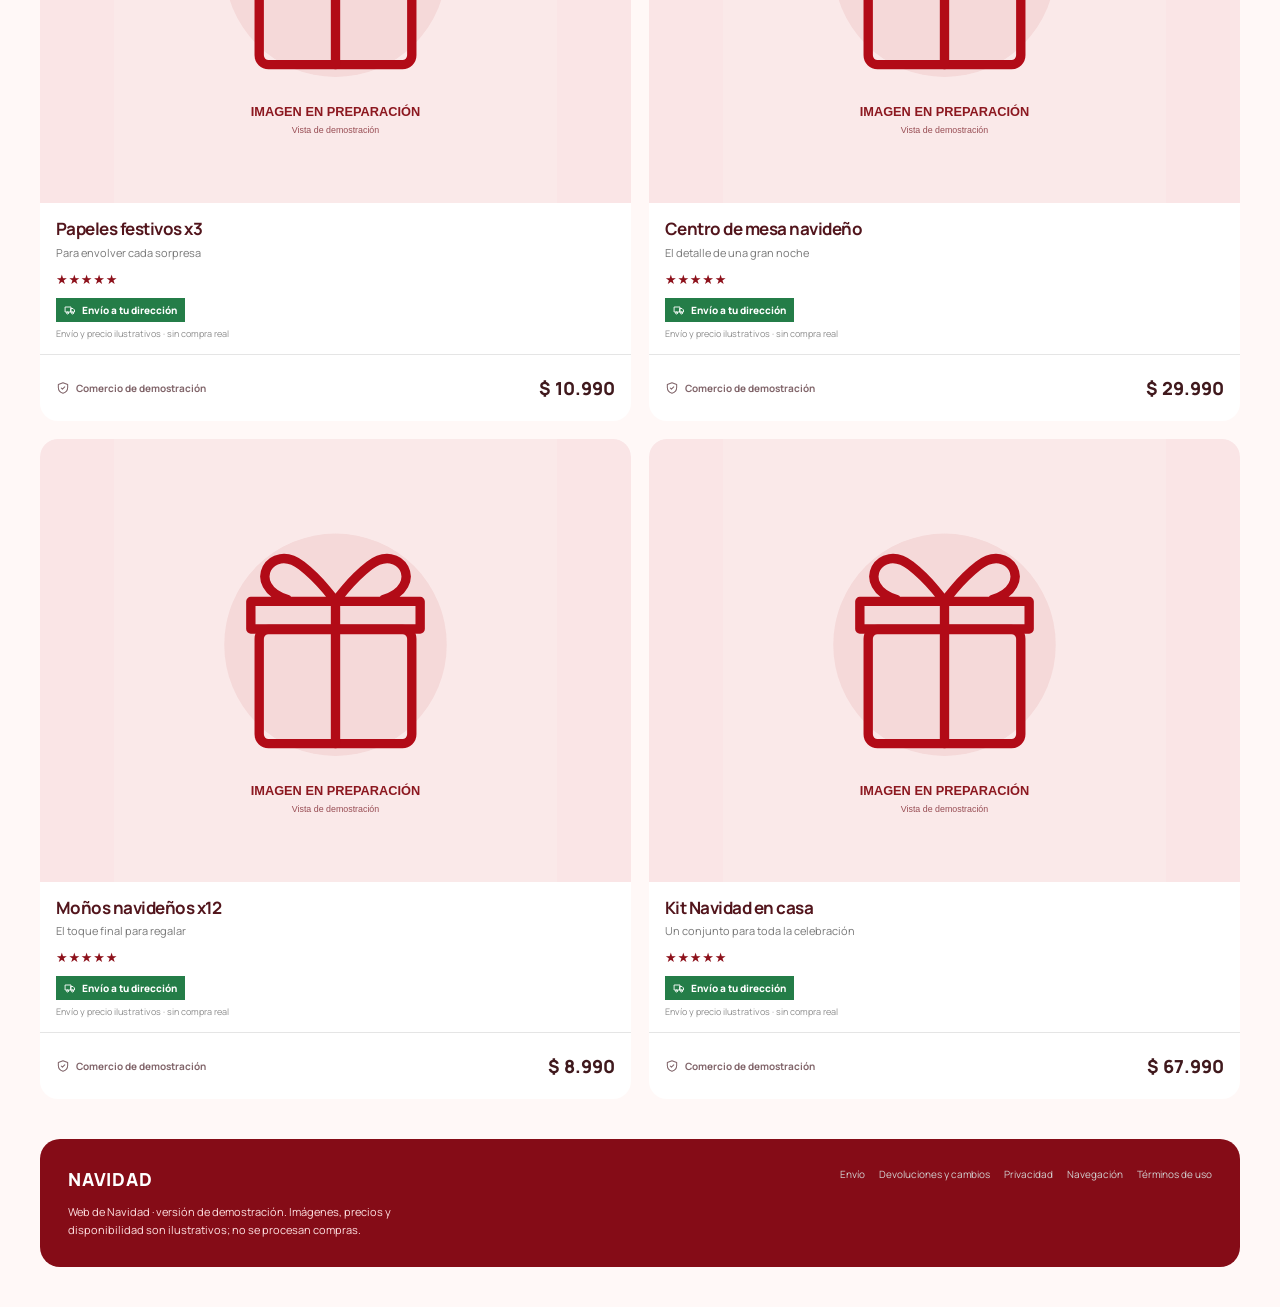
==== commit a3f6ac91: "feat(home): prepare approved Santa hero background asset path Reference assets/christmas-hero-banner" ====
--- a/index.html
+++ b/index.html
@@ -11,7 +11,7 @@
   <link href="https://fonts.googleapis.com/css2?family=Manrope:wght@400;500;600;700;800&display=swap" rel="stylesheet" />
   <link rel="stylesheet" href="./css/base.css" />
   <link rel="stylesheet" href="./css/home.css" />
-  <link rel="stylesheet" href="./css/navidad-home.css?v=20261104-02" />
+  <link rel="stylesheet" href="./css/navidad-home.css?v=20261104-04" />
 </head>
 <body class="christmas-home">
   <div class="site-shell" id="top">
--- a/css/navidad-home.css
+++ b/css/navidad-home.css
@@ -525,3 +525,50 @@
     clip: rect(0, 0, 0, 0);
   }
 }
+
+/* HOME V1.1: mobile viewport-width alignment / remove right-side blank strip */
+@media (max-width: 720px) {
+  /* Some mobile embedded browsers reserve width on the normal-flow root
+     while fixed navigation still spans the layout viewport. Keep the Home
+     shell, its background and its full-bleed header on the same viewport. */
+  html.christmas-site {
+    overflow-x: clip;
+  }
+  body.christmas-home {
+    box-sizing: border-box;
+    width: 100vw;
+    max-width: 100vw;
+    margin: 0;
+    overflow-x: clip;
+  }
+  body.christmas-home > .site-shell {
+    box-sizing: border-box;
+    width: 100vw;
+    max-width: 100vw;
+    margin: 0;
+    padding: 0;
+  }
+  body.christmas-home .christmas-hero.christmas-hero--app {
+    box-sizing: border-box;
+    width: 100vw;
+    max-width: 100vw;
+  }
+  body.christmas-home .page-content {
+    box-sizing: border-box;
+    width: 100vw;
+    max-width: 100vw;
+    margin-right: 0;
+    margin-left: 0;
+  }
+}
+
+/* HOME HERO ART — approved 2026-11-04, file to be uploaded by operator */
+.christmas-home .christmas-hero.christmas-hero--app {
+  background-image:
+    url("../assets/christmas-hero-banner.webp"),
+    linear-gradient(165deg, #08684c 0%, #168060 50%, #b00b19 100%);
+  background-position: center center;
+  background-repeat: no-repeat;
+  background-size: cover;
+}
+.christmas-home .christmas-hero__art { display: none; }
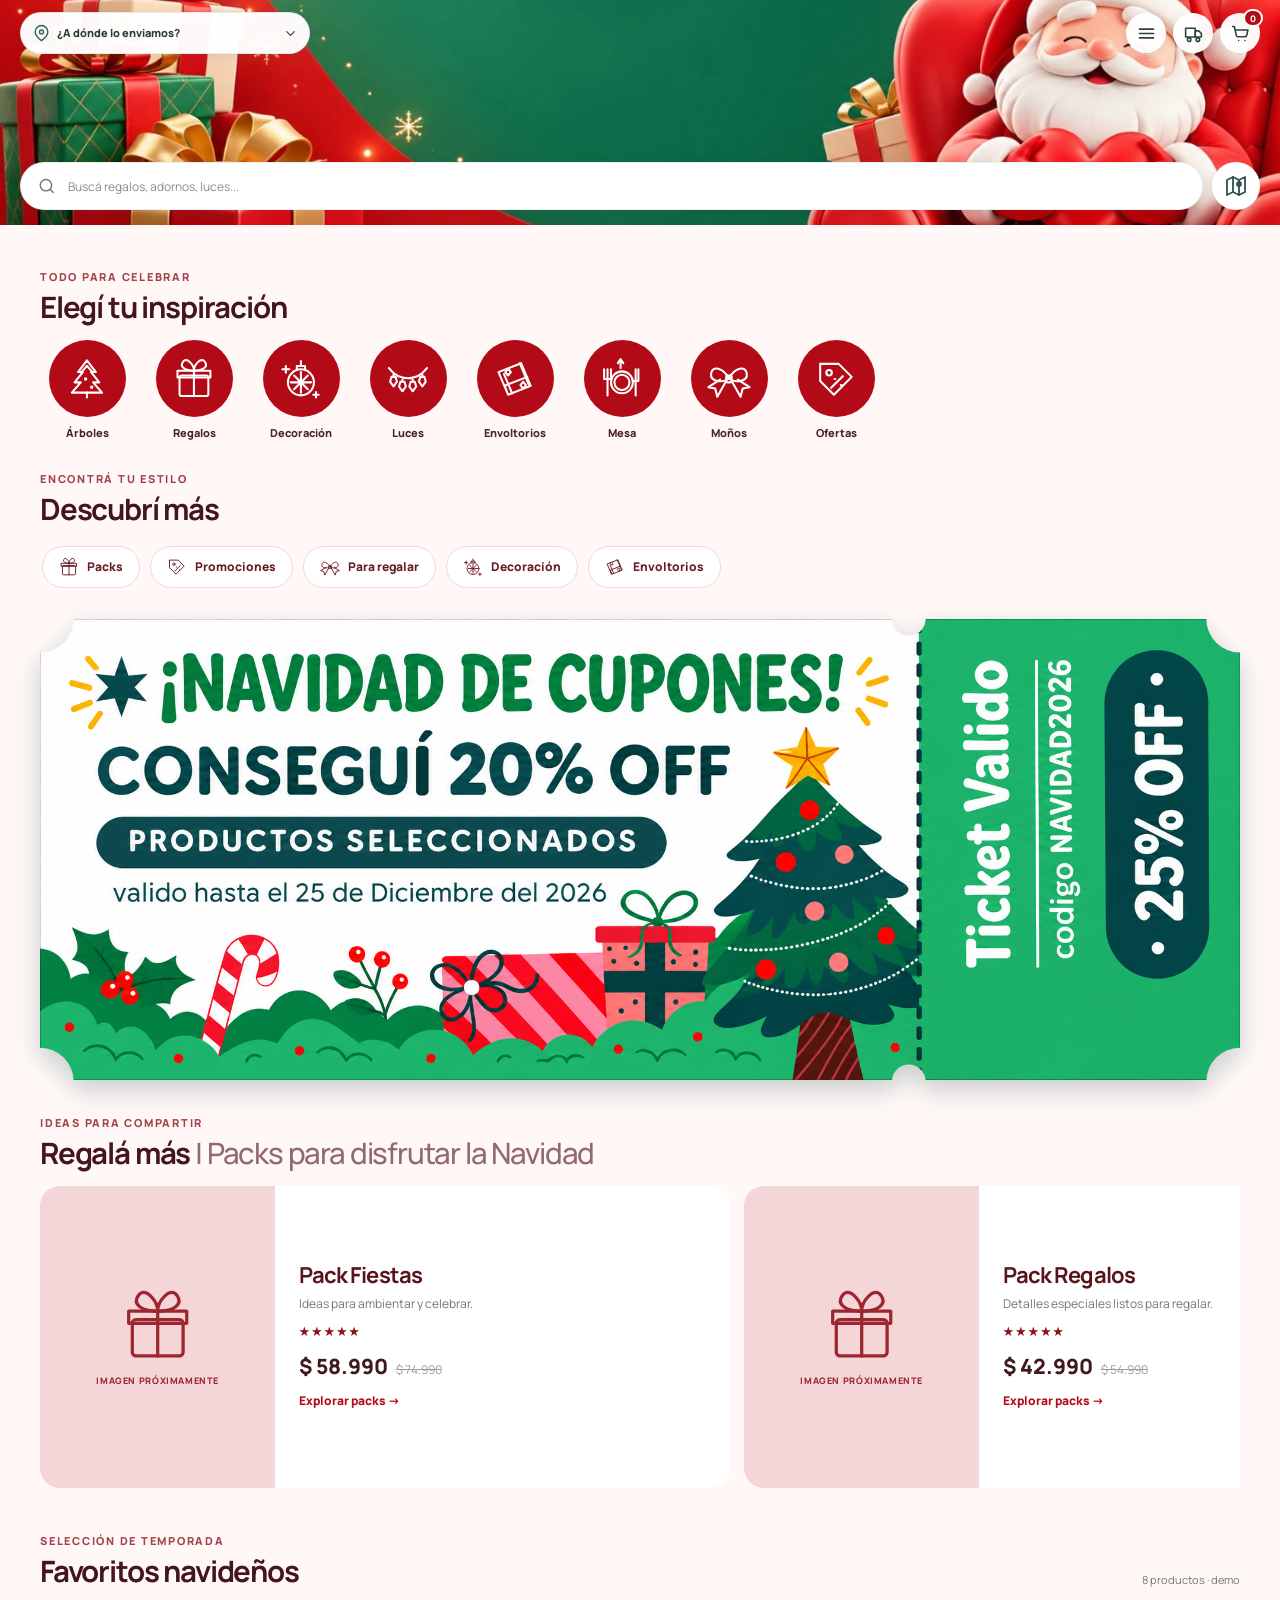
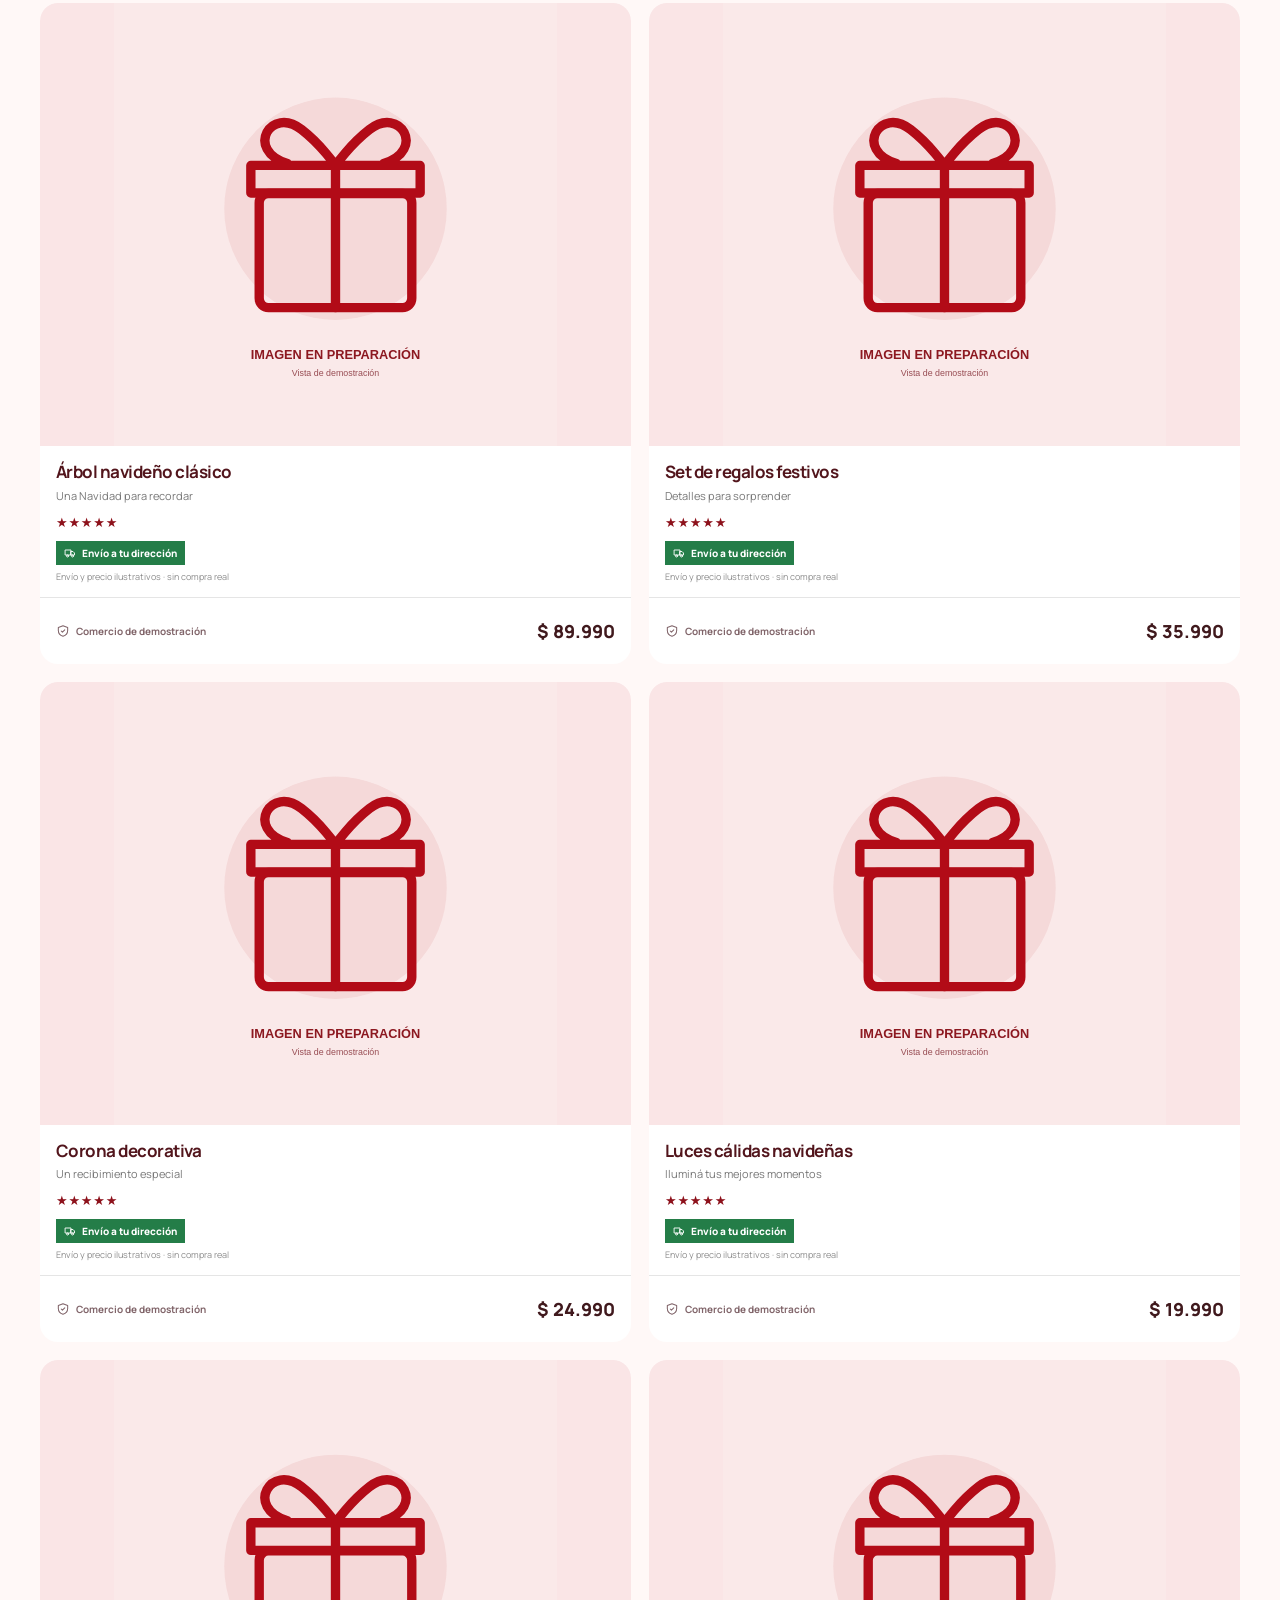
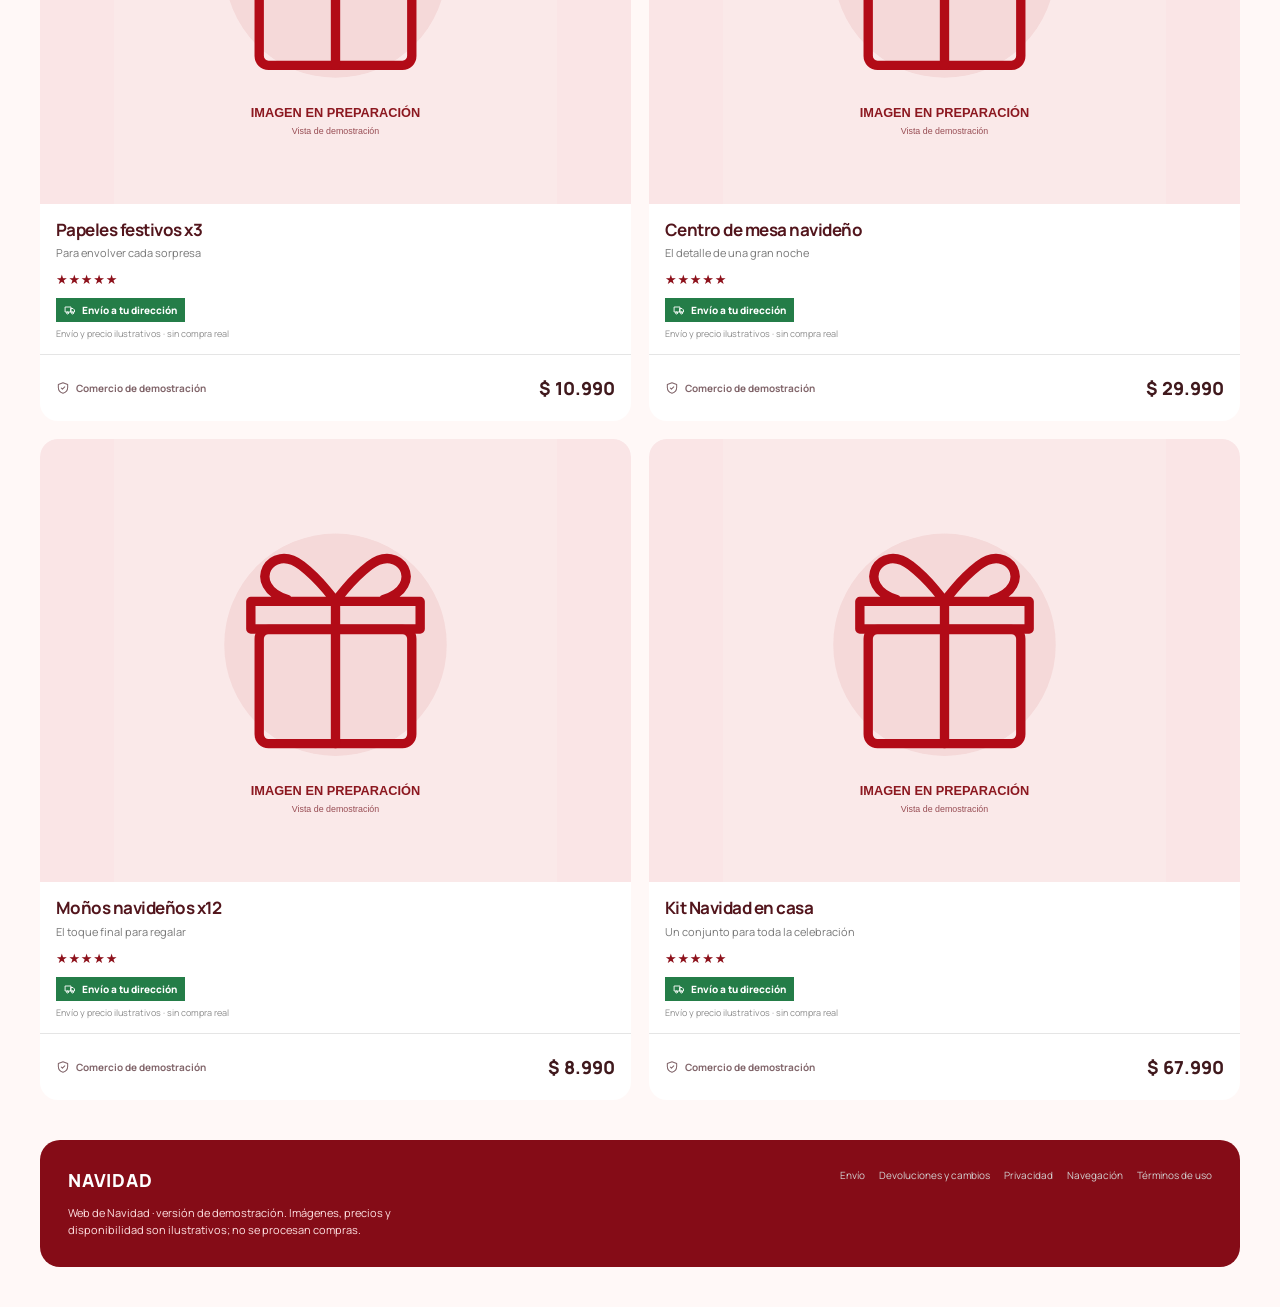
==== commit c4420505: "feat(home): replace middle promotion with approved full-bleed Christmas coupon Use operator-uploaded" ====
--- a/index.html
+++ b/index.html
@@ -11,7 +11,7 @@
   <link href="https://fonts.googleapis.com/css2?family=Manrope:wght@400;500;600;700;800&display=swap" rel="stylesheet" />
   <link rel="stylesheet" href="./css/base.css" />
   <link rel="stylesheet" href="./css/home.css" />
-  <link rel="stylesheet" href="./css/navidad-home.css?v=20261104-04" />
+  <link rel="stylesheet" href="./css/navidad-home.css?v=20261104-coupon-v1" />
 </head>
 <body class="christmas-home">
   <div class="site-shell" id="top">
@@ -82,14 +82,18 @@
           <div class="filter-scroller" id="filterList" role="group" aria-label="Filtros rápidos de productos"></div>
         </section>
 
-        <section class="christmas-middle-banner" aria-label="Inspiración para una Navidad especial">
-          <img class="christmas-middle-banner__hat" src="./assets/christmas-santa-hat.svg" alt="" aria-hidden="true" />
-          <div class="christmas-middle-banner__content">
-            <span>PEQUEÑOS DETALLES, GRANDES MOMENTOS</span>
-            <h2>Hacé que esta Navidad se sienta en casa.</h2>
-            <a href="#productos">Descubrir ideas <span aria-hidden="true">→</span></a>
-          </div>
-          <span class="christmas-middle-banner__star" aria-hidden="true">✳</span>
+        <section class="christmas-middle-banner christmas-middle-banner--ticket" aria-label="Cupón promocional de Navidad">
+          <a class="coupon-ticket__frame" href="#productos" title="Promoción ilustrativa en la versión de demostración">
+            <img
+              class="coupon-ticket__image"
+              src="./assets/christmas-coupon-banner.png"
+              alt="¡Navidad de cupones! Conseguí 20% OFF en productos seleccionados, válido hasta el 25 de diciembre de 2026. Talón: Ticket válido, código NAVIDAD2026, 25% OFF."
+              width="2022"
+              height="778"
+              decoding="async"
+              loading="lazy"
+            />
+          </a>
         </section>
 
         <section class="section section--combos" id="packs" aria-labelledby="comboTitle">
--- a/css/navidad-home.css
+++ b/css/navidad-home.css
@@ -71,13 +71,6 @@
 .christmas-home #productos { scroll-margin-top: 90px; }
 .christmas-home :is(#categorias, #packs) { scroll-margin-top: 92px; }
 
-.christmas-home .christmas-middle-banner { position: relative; width: 100%; aspect-ratio: 2.6 / 1; display: flex; align-items: center; margin-top: 34px; padding: clamp(18px, 4vw, 60px); border-radius: 22px; background: #8c0e19; color: #fff; overflow: hidden; isolation: isolate; }
-.christmas-home .christmas-middle-banner::before { content: ""; position: absolute; z-index: -1; top: -40%; right: -10%; width: 55%; aspect-ratio: 1; border: 2px solid #ffffff55; border-radius: 50%; box-shadow: 0 0 0 26px #ffffff14, 0 0 0 62px #ffffff0c; }
-.christmas-home .christmas-middle-banner__content { position: relative; z-index: 1; width: min(65%, 620px); }
-.christmas-home .christmas-middle-banner__content > span { color: #ffced0; font-size: clamp(8px, 1.1vw, 12px); font-weight: 800; letter-spacing: .12em; }
-.christmas-home .christmas-middle-banner h2 { margin: 8px 0 14px; font-size: clamp(19px, 3.5vw, 40px); line-height: 1.12; letter-spacing: -.045em; }
-.christmas-home .christmas-middle-banner a { display: inline-flex; gap: 8px; align-items: center; font-size: clamp(10px, 1.3vw, 14px); font-weight: 800; text-decoration: underline; text-underline-offset: 4px; }
-.christmas-home .christmas-middle-banner__star { position: absolute; right: 12%; top: 50%; transform: translateY(-50%); color: #fff; font-size: clamp(60px, 13vw, 160px); opacity: .55; }
 
 .christmas-home .site-footer { border-radius: 20px; background: var(--red-dark); }
 .christmas-home .site-footer__brand p { color: #ffe2e3; }
@@ -116,12 +109,6 @@
   .christmas-home .combo-card__content { padding: 12px; }
   .christmas-home .holiday-media svg { width: 48%; }
   .christmas-home .holiday-media span { font-size: 7px; }
-  .christmas-home .christmas-middle-banner { margin-top: 26px; border-radius: 18px; padding: 16px; }
-  .christmas-home .christmas-middle-banner__content { width: 78%; }
-  .christmas-home .christmas-middle-banner__content > span { font-size: 7px; letter-spacing: .08em; }
-  .christmas-home .christmas-middle-banner h2 { margin: 4px 0 8px; font-size: clamp(16px, 4.5vw, 22px); }
-  .christmas-home .christmas-middle-banner a { font-size: 9px; }
-  .christmas-home .christmas-middle-banner__star { right: 4%; font-size: 64px; }
   .christmas-home .product-card { border-radius: 16px; }
   .christmas-home .holiday-bottom-nav { position: fixed; display: grid; z-index: 90; right: 0; bottom: 0; left: 0; grid-template-columns: repeat(5, minmax(0, 1fr)); padding: 8px 3px calc(6px + env(safe-area-inset-bottom)); background: #fff; box-shadow: 0 -3px 16px rgba(97,0,10,.09); border-top: 1px solid #f2d9db; }
   .christmas-home .holiday-bottom-nav a { display: flex; align-items: center; justify-content: center; flex-direction: column; min-width: 0; min-height: 47px; gap: 4px; color: #8a5257; font-size: 9px; font-weight: 800; }
@@ -132,7 +119,6 @@
 @media (max-width: 370px) {
   .christmas-home .category-card { flex-basis: 86px; width: 86px; }
   .christmas-home .category-card__image { width: 78px; height: 78px; }
-  .christmas-home .christmas-middle-banner h2 { font-size: 15px; }
 }
 
 
@@ -404,24 +390,6 @@
 }
 
 /* The second banner precedes the packs and wears the decorative hat. */
-.christmas-home .christmas-middle-banner {
-  margin-top: 23px;
-  aspect-ratio: 2.6 / 1;
-  border-radius: 22px;
-  overflow: visible;
-}
-.christmas-home .christmas-middle-banner__hat {
-  position: absolute;
-  z-index: 5;
-  top: -22px;
-  left: -17px;
-  width: clamp(56px, 7vw, 77px);
-  height: auto;
-  transform: rotate(-13deg);
-  pointer-events: none;
-  user-select: none;
-}
-.christmas-home .christmas-middle-banner__content { z-index: 2; }
 .christmas-home .section--combos { margin-top: 30px; }
 
 @media (max-width: 720px) {
@@ -479,25 +447,6 @@
     margin-right: -12px;
     padding: 2px 0 7px;
   }
-  .christmas-home .christmas-middle-banner {
-    margin-top: 21px;
-    padding: 14px 15px 12px 24px;
-    border-radius: 19px;
-    aspect-ratio: 2.6 / 1;
-  }
-  .christmas-home .christmas-middle-banner__hat {
-    top: -18px;
-    left: -15px;
-    width: 60px;
-  }
-  .christmas-home .christmas-middle-banner__content { width: 83%; }
-  .christmas-home .christmas-middle-banner__content > span { font-size: 7px; }
-  .christmas-home .christmas-middle-banner h2 {
-    margin: 4px 0 7px;
-    font-size: clamp(16px, 4.45vw, 21px);
-    line-height: 1.12;
-  }
-  .christmas-home .christmas-middle-banner a { font-size: 9px; }
   .christmas-home .section--combos { margin-top: 25px; }
   .christmas-home .holiday-bottom-nav { padding-bottom: calc(6px + env(safe-area-inset-bottom)); }
 }
@@ -507,7 +456,6 @@
   .christmas-home .christmas-hero__actions :is(.icon-button, .cart-button) { flex-basis: 34px; width: 34px; height: 34px; }
   .christmas-home .christmas-hero .location-strip__copy strong { font-size: 9px; }
   .christmas-home .christmas-hero .search-field input { font-size: 11px; }
-  .christmas-home .christmas-middle-banner h2 { font-size: 14px; }
 }
 
 /* Mobile reference has categories and filters immediately under the hero,
@@ -572,3 +520,68 @@
   background-size: cover;
 }
 .christmas-home .christmas-hero__art { display: none; }
+
+/* CHRISTMAS COUPON V1 — rectangular artwork, shaped by the CSS container.
+   No dark mockup background, no duplicated text, no separate hat overlay.
+   The right green ticket stub and perforation are already in the image. */
+.christmas-home .christmas-middle-banner--ticket {
+  position: relative;
+  display: block;
+  width: 100%;
+  aspect-ratio: 2022 / 778;
+  height: auto;
+  margin-top: 23px;
+  padding: 0;
+  border: 0;
+  border-radius: 0;
+  overflow: visible;
+  isolation: isolate;
+  background: transparent;
+  filter: drop-shadow(0 10px 13px rgba(6, 50, 51, .22));
+}
+.christmas-home .christmas-middle-banner--ticket::before,
+.christmas-home .christmas-middle-banner--ticket::after {
+  content: none;
+  display: none;
+}
+.christmas-home .coupon-ticket__frame {
+  position: relative;
+  display: block;
+  width: 100%;
+  height: 100%;
+  aspect-ratio: 2022 / 778;
+  padding: 0;
+  margin: 0;
+  border: 0;
+  border-radius: 15px;
+  overflow: hidden;
+  background: #fff;
+  cursor: pointer;
+  -webkit-mask-image: url("../assets/coupon-ticket-mask.svg");
+  mask-image: url("../assets/coupon-ticket-mask.svg");
+  -webkit-mask-size: 100% 100%;
+  mask-size: 100% 100%;
+  -webkit-mask-position: center;
+  mask-position: center;
+  -webkit-mask-repeat: no-repeat;
+  mask-repeat: no-repeat;
+  -webkit-mask-mode: alpha;
+  mask-mode: alpha;
+}
+.christmas-home .coupon-ticket__image {
+  display: block;
+  width: 100%;
+  height: 100%;
+  aspect-ratio: 2022 / 778;
+  object-fit: contain;
+  object-position: center;
+  background: #fff;
+}
+@media (max-width: 720px) {
+  .christmas-home .christmas-middle-banner--ticket {
+    margin-top: 22px;
+    aspect-ratio: 2022 / 778;
+    filter: drop-shadow(0 6px 8px rgba(6, 50, 51, .18));
+  }
+  .christmas-home .coupon-ticket__frame { border-radius: 10px; }
+}
